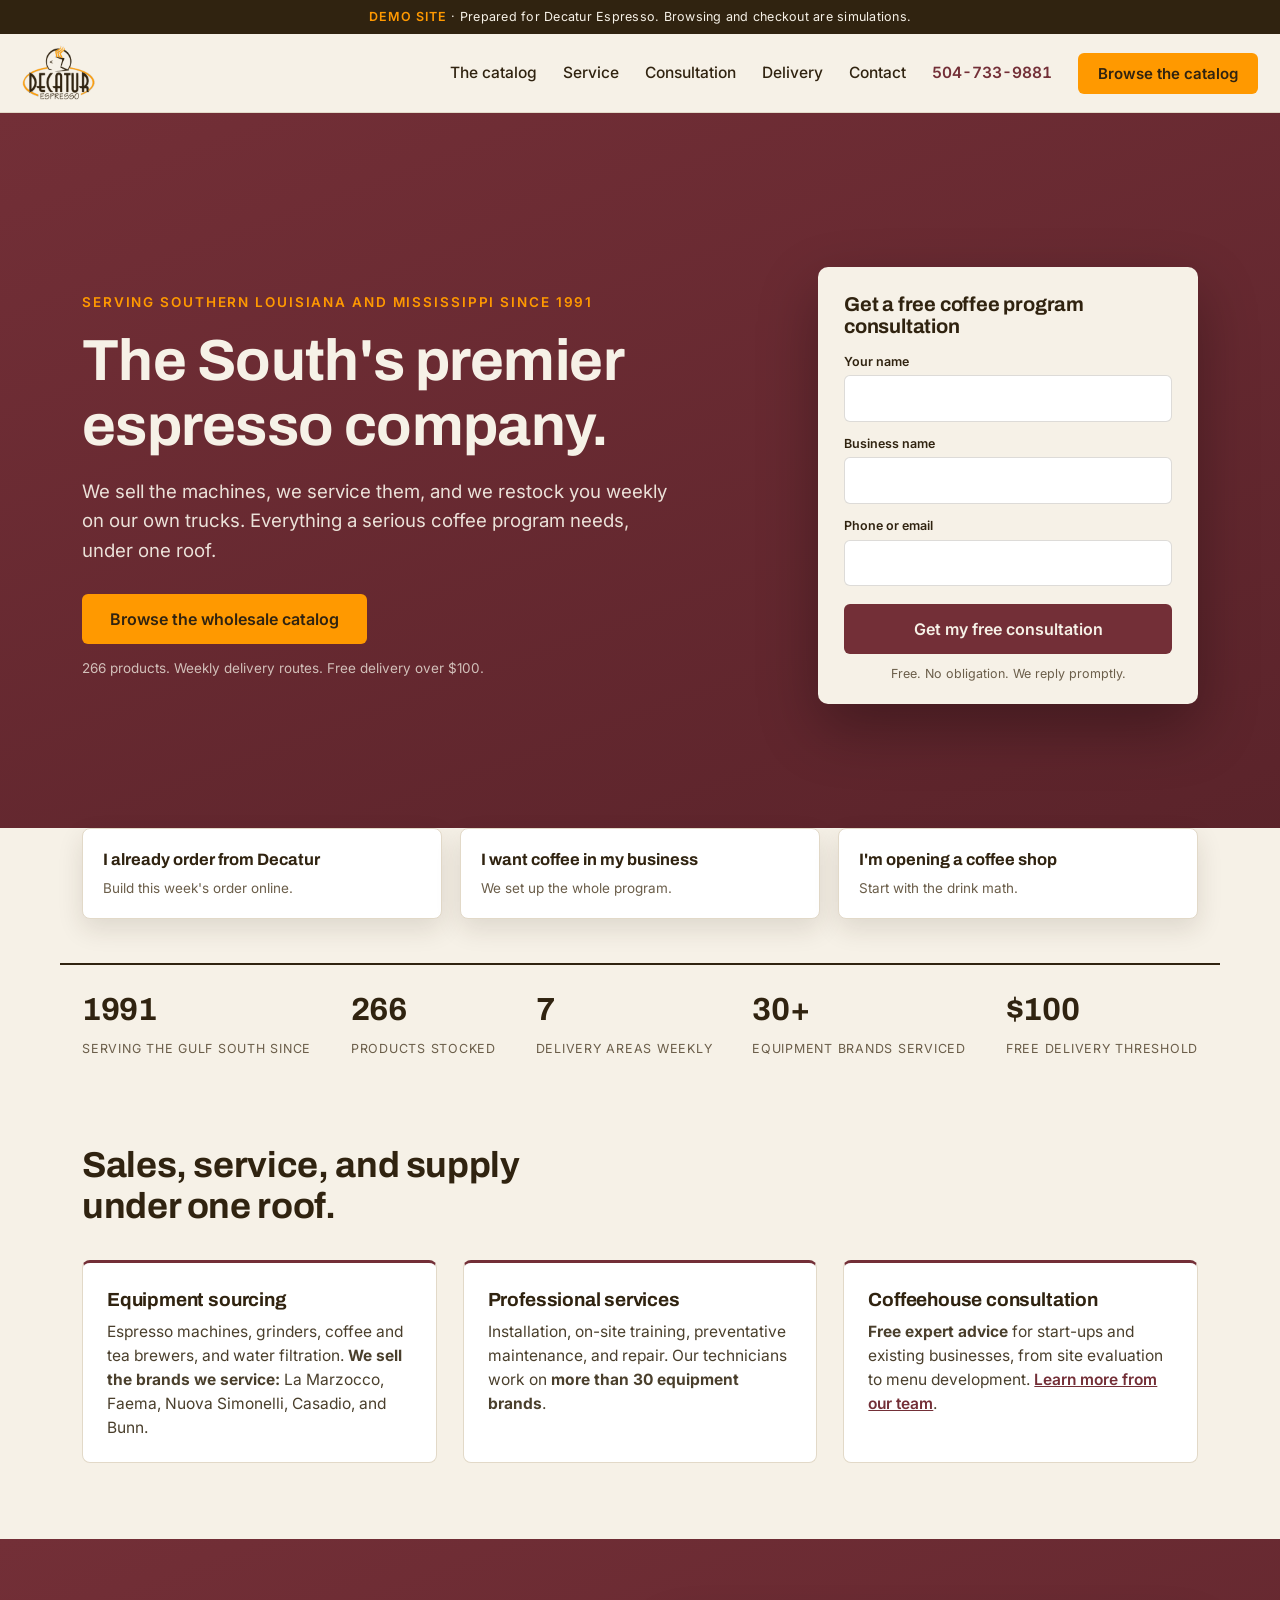
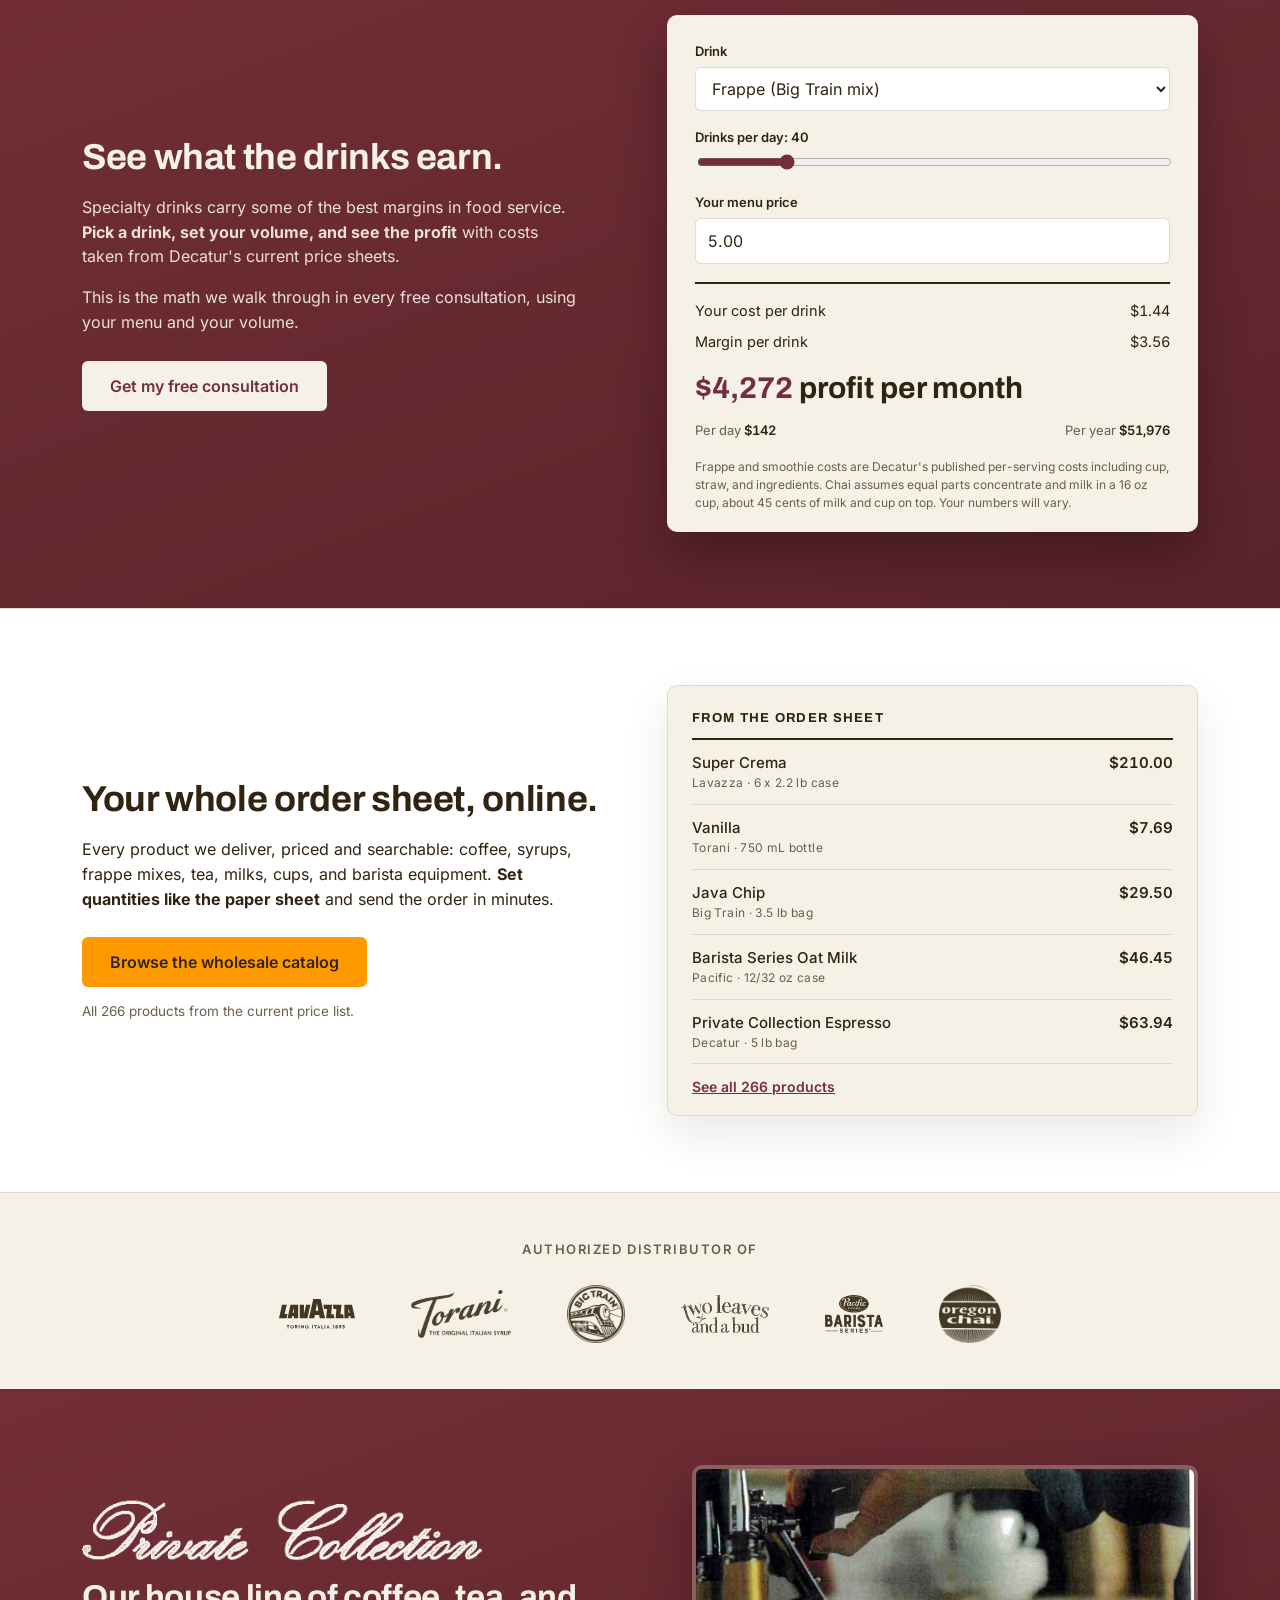
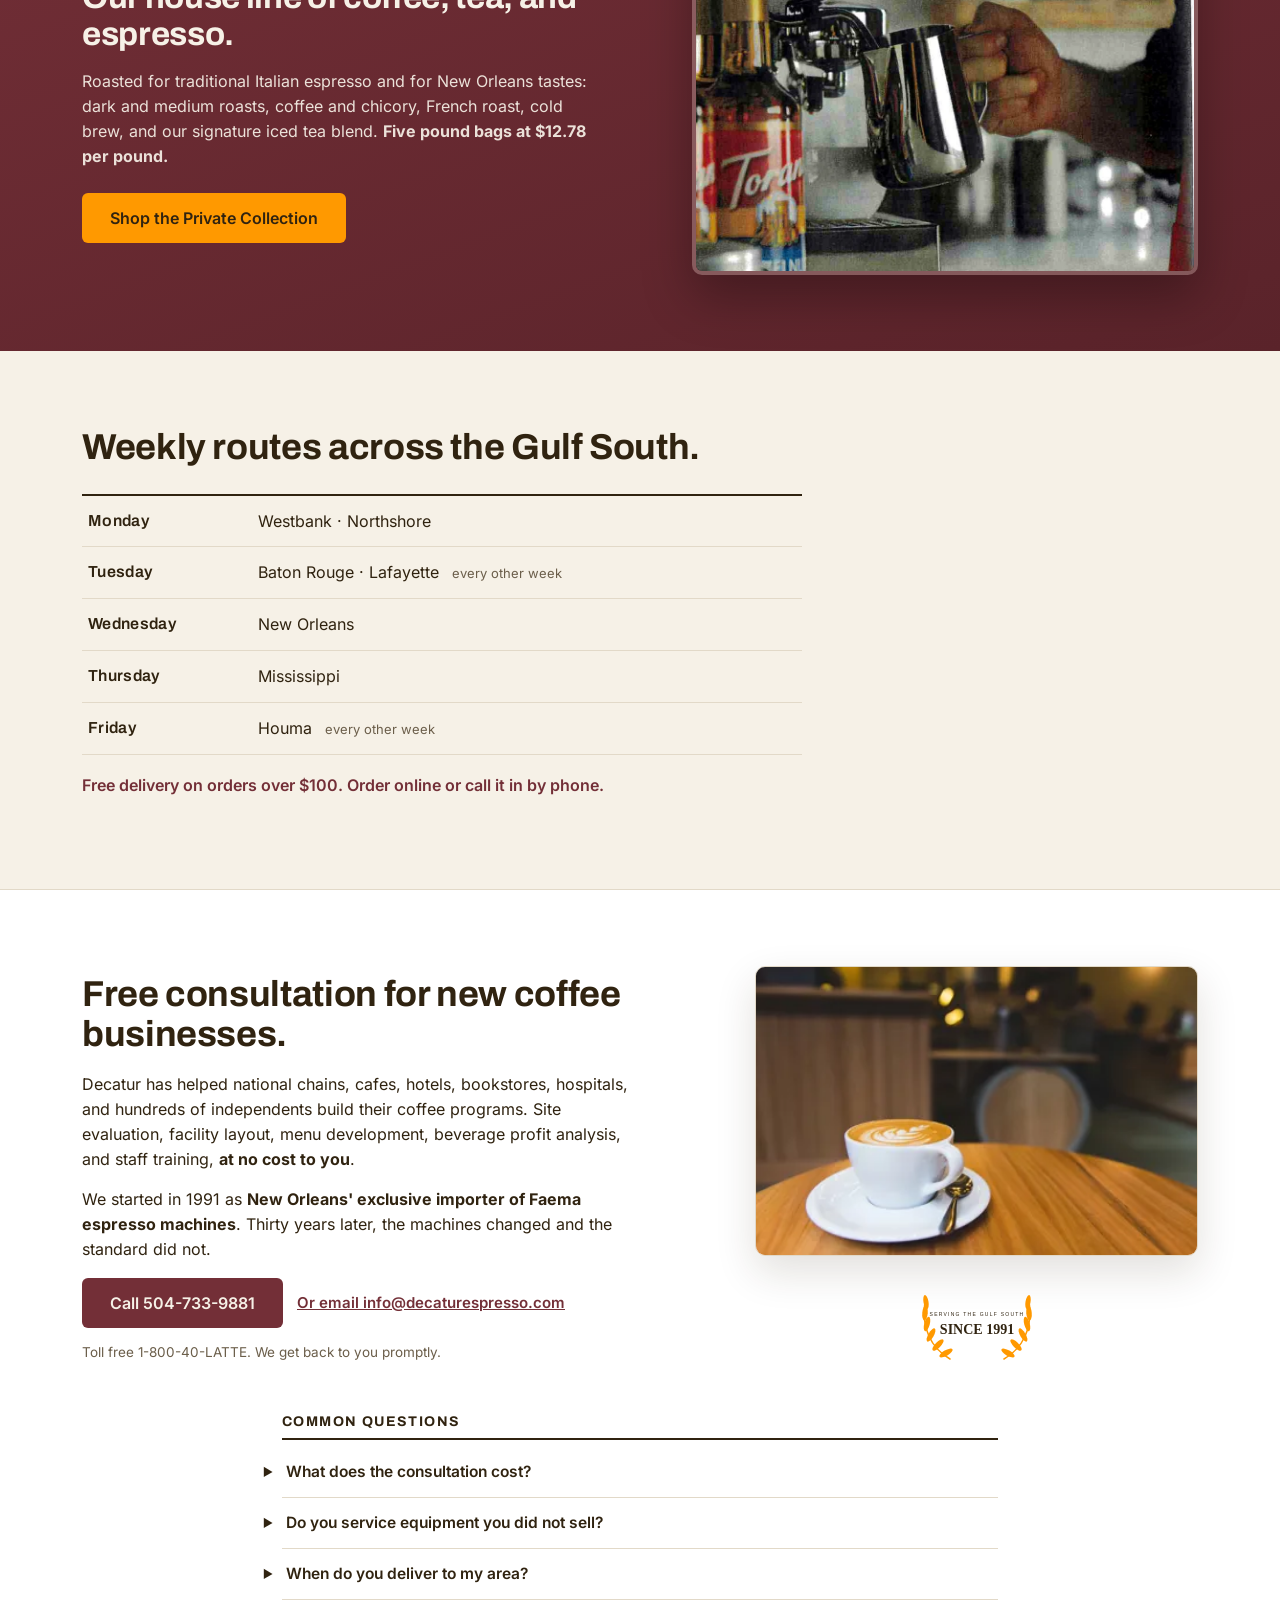
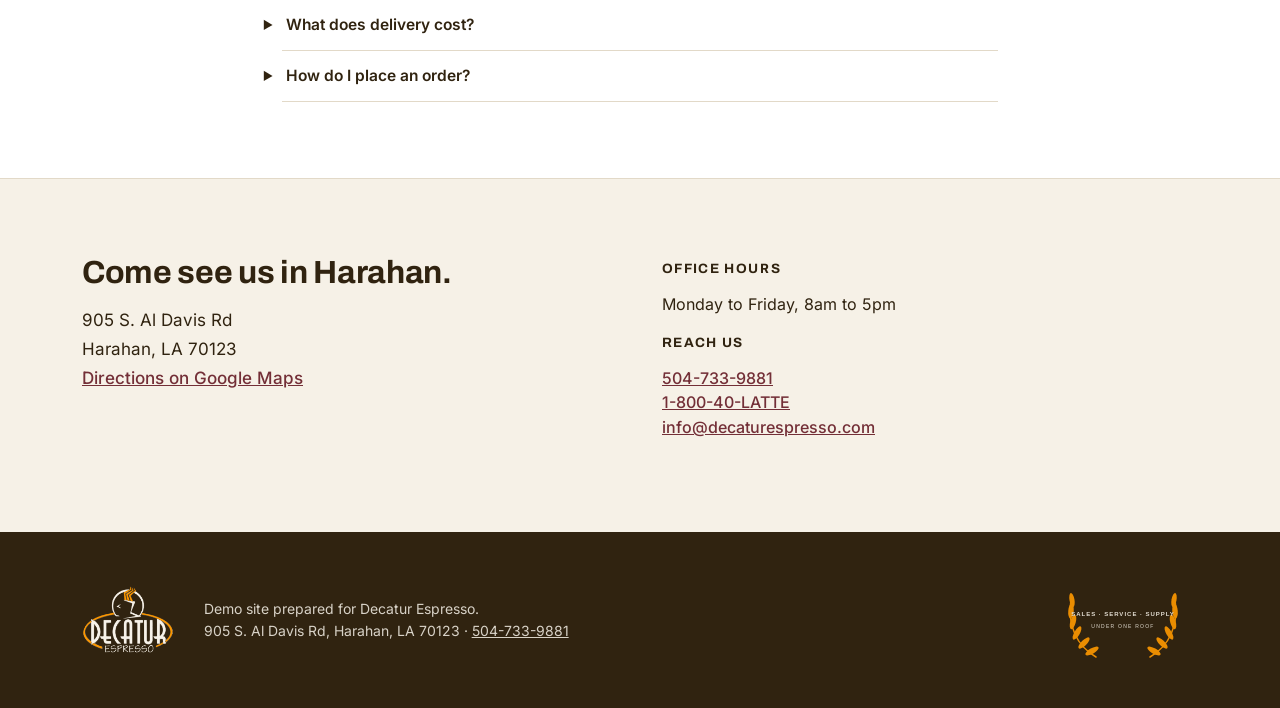
==== index.html @ b25f00e3 "Decatur Espresso demo site: brochure page + wholesale order catalog Two-page static demo pitching De" ====
<!DOCTYPE html>
<html lang="en">
<head>
<meta charset="utf-8">
<meta name="viewport" content="width=device-width, initial-scale=1">
<title>Decatur Espresso | Espresso Sales, Service and Supply, New Orleans (Demo)</title>
<meta name="description" content="Decatur Espresso has supplied and serviced coffee programs across Southern Louisiana and Mississippi since 1991. Machines, beans, syrups, training, and weekly delivery. Demo site.">
<meta name="robots" content="noindex">
<link rel="icon" href="favicon.ico">
<link rel="apple-touch-icon" href="assets/img/apple-touch-icon.png">
<meta property="og:title" content="Decatur Espresso | The South's Premier Espresso Company">
<meta property="og:description" content="Sales, service, and supply for serious coffee programs. Serving Southern Louisiana and Mississippi since 1991.">
<meta property="og:image" content="assets/img/og.png">
<meta property="og:type" content="website">
<link rel="preload" href="assets/fonts/archivo-var.woff2" as="font" type="font/woff2" crossorigin>
<link rel="preload" href="assets/fonts/inter-var.woff2" as="font" type="font/woff2" crossorigin>
<link rel="stylesheet" href="styles.css">
<script type="application/ld+json">
{
  "@context": "https://schema.org",
  "@type": "LocalBusiness",
  "name": "Decatur Espresso",
  "description": "Espresso products and service company for the food service industry. Sales, service, and supply since 1991.",
  "telephone": "+1-504-733-9881",
  "email": "info@decaturespresso.com",
  "address": {
    "@type": "PostalAddress",
    "streetAddress": "905 S. Al Davis Rd",
    "addressLocality": "Harahan",
    "addressRegion": "LA",
    "postalCode": "70123",
    "addressCountry": "US"
  },
  "openingHours": "Mo-Fr 08:00-17:00",
  "url": "https://decaturespresso.com"
}
</script>
</head>
<body>

<div class="demo-ribbon" role="note"><span><strong>Demo site</strong> · Prepared for Decatur Espresso.<span class="ribbon-detail"> Browsing and checkout are simulations.</span></span></div>

<header class="site-nav">
  <a class="brand" href="index.html" aria-label="Decatur Espresso home">
    <img src="assets/logo/decatur-logo.png" alt="Decatur Espresso" width="173" height="133">
  </a>
  <button class="nav-toggle" id="nav-toggle" type="button" aria-expanded="false" aria-controls="nav-links">Menu</button>
  <nav id="nav-links" class="nav-links" aria-label="Site">
    <a href="shop.html">The catalog</a>
    <a href="#services">Service</a>
    <a href="#consultation">Consultation</a>
    <a href="#delivery">Delivery</a>
    <a href="#contact">Contact</a>
    <a class="nav-phone" href="tel:+15047339881">504-733-9881</a>
    <a class="btn btn-gold nav-cta" href="shop.html">Browse the catalog</a>
  </nav>
</header>

<main>

<section class="hero">
  <div class="container hero-grid">
    <div class="hero-copy">
      <p class="eyebrow">Serving Southern Louisiana and Mississippi since 1991</p>
      <h1>The South's premier espresso company.</h1>
      <p class="hero-sub">We sell the machines, we service them, and we restock you weekly on our own trucks. Everything a serious coffee program needs, under one roof.</p>
      <div class="hero-actions">
        <a class="btn btn-gold" href="shop.html">Browse the wholesale catalog</a>
      </div>
      <p class="proof-line">266 products. Weekly delivery routes. Free delivery over $100.</p>
    </div>
    <div class="hero-card">
      <form id="consult-form" novalidate>
        <h2 class="hero-card-title">Get a free coffee program consultation</h2>
        <label for="cf-name">Your name</label>
        <input id="cf-name" name="name" autocomplete="name" placeholder=" " required>
        <label for="cf-biz">Business name</label>
        <input id="cf-biz" name="business" autocomplete="organization" placeholder=" " required>
        <label for="cf-contact">Phone or email</label>
        <input id="cf-contact" name="contact" placeholder=" " required>
        <button class="btn btn-maroon" type="submit">Get my free consultation</button>
        <p class="hero-card-note">Free. No obligation. We reply promptly.</p>
      </form>
      <div id="consult-done" hidden>
        <h2 class="hero-card-title">Demo form</h2>
        <p>Nothing was sent. On the live site this lands straight in Decatur's inbox and you hear back promptly.</p>
        <button class="btn btn-maroon" type="button" id="consult-reset">Start over</button>
      </div>
    </div>
  </div>
</section>

<section class="fork" aria-label="Choose your path">
  <div class="container fork-grid">
    <a class="fork-card" href="shop.html">
      <strong>I already order from Decatur</strong>
      <span>Build this week's order online.</span>
    </a>
    <a class="fork-card" href="#consultation">
      <strong>I want coffee in my business</strong>
      <span>We set up the whole program.</span>
    </a>
    <a class="fork-card" href="#calculator">
      <strong>I'm opening a coffee shop</strong>
      <span>Start with the drink math.</span>
    </a>
  </div>
</section>

<section class="stats" aria-label="Decatur by the numbers">
  <div class="container stats-row">
    <div class="stat"><span class="stat-n">1991</span><span class="stat-l">serving the Gulf South since</span></div>
    <div class="stat"><span class="stat-n" data-count="266">266</span><span class="stat-l">products stocked</span></div>
    <div class="stat"><span class="stat-n" data-count="7">7</span><span class="stat-l">delivery areas weekly</span></div>
    <div class="stat"><span class="stat-n" data-count="30">30+</span><span class="stat-l">equipment brands serviced</span></div>
    <div class="stat"><span class="stat-n">$100</span><span class="stat-l">free delivery threshold</span></div>
  </div>
</section>

<section class="pillars" id="services">
  <div class="container">
    <h2>Sales, service, and supply under one roof.</h2>
    <div class="pillar-grid">
      <article class="pillar">
        <h3>Equipment sourcing</h3>
        <p>Espresso machines, grinders, coffee and tea brewers, and water filtration. <strong>We sell the brands we service:</strong> La Marzocco, Faema, Nuova Simonelli, Casadio, and Bunn.</p>
      </article>
      <article class="pillar">
        <h3>Professional services</h3>
        <p>Installation, on-site training, preventative maintenance, and repair. Our technicians work on <strong>more than 30 equipment brands</strong>.</p>
      </article>
      <article class="pillar">
        <h3>Coffeehouse consultation</h3>
        <p><strong>Free expert advice</strong> for start-ups and existing businesses, from site evaluation to menu development. <a href="#consultation">Learn more from our team</a>.</p>
      </article>
    </div>
  </div>
</section>

<section class="calculator" id="calculator">
  <div class="container calc-grid">
    <div class="calc-copy">
      <h2>See what the drinks earn.</h2>
      <p>Specialty drinks carry some of the best margins in food service. <strong>Pick a drink, set your volume, and see the profit</strong> with costs taken from Decatur's current price sheets.</p>
      <p>This is the math we walk through in every free consultation, using your menu and your volume.</p>
      <a class="btn btn-maroon" href="#consultation">Get my free consultation</a>
    </div>
    <div class="calc-card">
      <div class="calc-field">
        <label for="calc-drink">Drink</label>
        <select id="calc-drink">
          <option value="frappe" selected>Frappe (Big Train mix)</option>
          <option value="smoothie">Real Fruit Smoothie (Torani)</option>
          <option value="chai">Chai latte (Oregon Chai)</option>
        </select>
      </div>
      <div class="calc-field">
        <label for="calc-volume">Drinks per day: <output id="calc-volume-out">40</output></label>
        <input type="range" id="calc-volume" min="5" max="200" step="5" value="40">
      </div>
      <div class="calc-field">
        <label for="calc-price">Your menu price</label>
        <input type="number" id="calc-price" value="5.00" step="0.25" min="0" inputmode="decimal">
      </div>
      <div class="calc-results" aria-live="polite">
        <div class="calc-line"><span>Your cost per drink</span><span id="calc-cost">$1.44</span></div>
        <div class="calc-line"><span>Margin per drink</span><span id="calc-margin">$3.56</span></div>
        <div class="calc-profit"><span id="calc-month">$0</span> profit per month</div>
        <div class="calc-line calc-line-sub"><span>Per day <em id="calc-day">$0</em></span><span>Per year <em id="calc-year">$0</em></span></div>
      </div>
      <p class="calc-foot" id="calc-foot">Frappe and smoothie costs are Decatur's published per-serving costs including cup, straw, and ingredients. Chai assumes equal parts concentrate and milk in a 16 oz cup, about 45 cents of milk and cup on top. Your numbers will vary.</p>
    </div>
  </div>
</section>

<section class="catalog-pitch">
  <div class="container catalog-pitch-grid">
    <div class="catalog-pitch-copy">
      <h2>Your whole order sheet, online.</h2>
      <p>Every product we deliver, priced and searchable: coffee, syrups, frappe mixes, tea, milks, cups, and barista equipment. <strong>Set quantities like the paper sheet</strong> and send the order in minutes.</p>
      <a class="btn btn-gold" href="shop.html">Browse the wholesale catalog</a>
      <p class="proof-line">All 266 products from the current price list.</p>
    </div>
    <div class="sample-sheet" aria-label="Sample of the wholesale catalog">
      <div class="sample-head">From the order sheet</div>
      <div class="sample-row"><span>Super Crema <em>Lavazza · 6 x 2.2 lb case</em></span><span>$210.00</span></div>
      <div class="sample-row"><span>Vanilla <em>Torani · 750 mL bottle</em></span><span>$7.69</span></div>
      <div class="sample-row"><span>Java Chip <em>Big Train · 3.5 lb bag</em></span><span>$29.50</span></div>
      <div class="sample-row"><span>Barista Series Oat Milk <em>Pacific · 12/32 oz case</em></span><span>$46.45</span></div>
      <div class="sample-row"><span>Private Collection Espresso <em>Decatur · 5 lb bag</em></span><span>$63.94</span></div>
      <a class="sample-more" href="shop.html">See all 266 products</a>
    </div>
  </div>
</section>

<section class="brands">
  <div class="container">
    <p class="brands-label">Authorized distributor of</p>
    <div class="brand-row">
      <img src="assets/img/brands/lavazza.svg" alt="Lavazza" class="brand-logo">
      <img src="assets/img/brands/torani.png" alt="Torani" class="brand-logo">
      <img src="assets/img/brands/big-train.png" alt="Big Train" class="brand-logo">
      <img src="assets/img/brands/two-leaves.png" alt="Two Leaves and a Bud" class="brand-logo">
      <img src="assets/img/brands/pacific.png" alt="Pacific Foods Barista Series" class="brand-logo">
      <img src="assets/img/brands/oregon-chai.png" alt="Oregon Chai" class="brand-logo">
    </div>
  </div>
</section>

<section class="private-collection">
  <div class="container pc-grid">
    <div>
      <img class="pc-script" src="assets/img/private-collection-script.png" alt="Private Collection" width="470" height="74">
      <h2 class="pc-title">Our house line of coffee, tea, and espresso.</h2>
      <p>Roasted for traditional Italian espresso and for New Orleans tastes: dark and medium roasts, coffee and chicory, French roast, cold brew, and our signature iced tea blend. <strong>Five pound bags at $12.78 per pound.</strong></p>
      <a class="btn btn-gold" href="shop.html?group=coffee">Shop the Private Collection</a>
    </div>
    <figure class="pc-photo">
      <img src="assets/img/steam.webp" alt="Steaming milk on an espresso machine beside a rack of Torani syrups" width="1040" height="840" loading="lazy">
    </figure>
  </div>
</section>

<section class="routes" id="delivery">
  <div class="container">
    <h2>Weekly routes across the Gulf South.</h2>
    <div class="route-table" role="table" aria-label="Delivery schedule">
      <div class="route-row" role="row"><span role="cell">Monday</span><span role="cell">Westbank · Northshore</span></div>
      <div class="route-row" role="row"><span role="cell">Tuesday</span><span role="cell">Baton Rouge · Lafayette <em>every other week</em></span></div>
      <div class="route-row" role="row"><span role="cell">Wednesday</span><span role="cell">New Orleans</span></div>
      <div class="route-row" role="row"><span role="cell">Thursday</span><span role="cell">Mississippi</span></div>
      <div class="route-row" role="row"><span role="cell">Friday</span><span role="cell">Houma <em>every other week</em></span></div>
    </div>
    <p class="routes-note">Free delivery on orders over $100. Order online or call it in by phone.</p>
  </div>
</section>

<section class="consultation" id="consultation">
  <div class="container consult-grid">
    <div>
      <h2>Free consultation for new coffee businesses.</h2>
      <p>Decatur has helped national chains, cafes, hotels, bookstores, hospitals, and hundreds of independents build their coffee programs. Site evaluation, facility layout, menu development, beverage profit analysis, and staff training, <strong>at no cost to you</strong>.</p>
      <p>We started in 1991 as <strong>New Orleans' exclusive importer of Faema espresso machines</strong>. Thirty years later, the machines changed and the standard did not.</p>
      <div class="hero-actions">
        <a class="btn btn-maroon" href="tel:+15047339881">Call 504-733-9881</a>
        <a class="text-link" href="mailto:info@decaturespresso.com">Or email info@decaturespresso.com</a>
      </div>
      <p class="proof-line">Toll free 1-800-40-LATTE. We get back to you promptly.</p>
    </div>
    <figure class="consult-photo">
      <img src="assets/img/latte.webp" alt="Finished latte with latte art on a cafe counter" width="380" height="248" loading="lazy">
      <img class="laurel" src="assets/img/laurel-1991.svg" alt="Serving the Gulf South since 1991" width="150" height="96">
    </figure>
  </div>
  <div class="container faq">
    <h3>Common questions</h3>
    <details>
      <summary>What does the consultation cost?</summary>
      <p>Nothing. Consultation is free for start-ups and existing businesses, and it always has been.</p>
    </details>
    <details>
      <summary>Do you service equipment you did not sell?</summary>
      <p>Our technicians work on more than 30 equipment brands, including La Marzocco, Gaggia, Nuova Simonelli, Astoria, and Bunn. Call 504-733-9881 and tell us what is on your counter.</p>
    </details>
    <details>
      <summary>When do you deliver to my area?</summary>
      <p>Westbank and Northshore on Mondays, New Orleans on Wednesdays, Mississippi on Thursdays. Baton Rouge and Lafayette run every other Tuesday, and Houma every other Friday.</p>
    </details>
    <details>
      <summary>What does delivery cost?</summary>
      <p>Delivery is free on orders over $100.</p>
    </details>
    <details>
      <summary>How do I place an order?</summary>
      <p>Build it online in <a href="shop.html">the catalog</a>, or call it in: 504-733-9881, toll free 1-800-40-LATTE. Office hours are Monday to Friday, 8am to 5pm.</p>
    </details>
  </div>
</section>

<section class="contact" id="contact">
  <div class="container contact-grid">
    <div>
      <h2>Come see us in Harahan.</h2>
      <address>
        905 S. Al Davis Rd<br>
        Harahan, LA 70123<br>
        <a href="https://maps.google.com/?q=905+S+Al+Davis+Rd,+Harahan,+LA+70123">Directions on Google Maps</a>
      </address>
    </div>
    <div>
      <h3>Office hours</h3>
      <p>Monday to Friday, 8am to 5pm</p>
      <h3>Reach us</h3>
      <p>
        <a href="tel:+15047339881">504-733-9881</a><br>
        <a href="tel:+18004052883">1-800-40-LATTE</a><br>
        <a href="mailto:info@decaturespresso.com">info@decaturespresso.com</a>
      </p>
    </div>
  </div>
</section>

</main>

<footer class="site-footer">
  <div class="container footer-grid">
    <img src="assets/logo/decatur-logo-cream.png" alt="Decatur Espresso" class="footer-logo" width="138" height="106">
    <p>Demo site prepared for Decatur Espresso.<br>905 S. Al Davis Rd, Harahan, LA 70123 · <a href="tel:+15047339881">504-733-9881</a></p>
    <img class="laurel laurel-footer" src="assets/img/laurel-sss.svg" alt="Sales, service, and supply under one roof" width="150" height="96">
  </div>
</footer>

<script src="script.js"></script>
</body>
</html>
---- styles.css ----
/* Decatur Espresso demo site
   Palette from Decatur's own assets:
   ink + gold sampled from their logo file; maroon from their tradeshow
   banners (confirm exact print value with Decatur before production). */

@font-face {
  font-family: 'Archivo';
  src: url('assets/fonts/archivo-var.woff2') format('woff2');
  font-weight: 600 700;
  font-display: swap;
}
@font-face {
  font-family: 'Inter';
  src: url('assets/fonts/inter-var.woff2') format('woff2');
  font-weight: 100 900;
  font-display: swap;
}

:root {
  --maroon: #732F37;
  --maroon-deep: #5A232A;
  --ink: #302310;
  --gold: #FF9900;
  --cream: #F6F1E7;
  --paper: #FFFFFF;
  --line: #E2D9C8;
  --line-dark: rgba(48, 35, 16, 0.16);
  --muted: #6B5E4A;
  --display: 'Archivo', 'Segoe UI', Arial, sans-serif;
  --body: 'Inter', 'Segoe UI', Arial, sans-serif;
  --ribbon-h: 34px;
}

* { box-sizing: border-box; }
[hidden] { display: none !important; }
html { scroll-behavior: smooth; }
body {
  margin: 0;
  font-family: var(--body);
  font-size: 16px;
  line-height: 1.55;
  color: var(--ink);
  background: var(--cream);
  -webkit-font-smoothing: antialiased;
}
img { max-width: 100%; height: auto; display: block; }
a { color: inherit; }

h1, h2, h3 {
  font-family: var(--display);
  font-weight: 700;
  line-height: 1.12;
  margin: 0 0 0.5em;
  letter-spacing: -0.01em;
}

:focus-visible {
  outline: 3px solid var(--gold);
  outline-offset: 2px;
}

/* Demo ribbon: always visible, both pages */
.demo-ribbon {
  position: sticky;
  top: 0;
  z-index: 60;
  height: var(--ribbon-h);
  display: flex;
  align-items: center;
  justify-content: center;
  gap: 8px;
  padding: 0 12px;
  background: var(--ink);
  color: var(--cream);
  font-size: 12.5px;
  letter-spacing: 0.02em;
  text-align: center;
}
.demo-ribbon strong {
  color: var(--gold);
  font-weight: 600;
  letter-spacing: 0.08em;
  text-transform: uppercase;
}
@media (max-width: 620px) {
  .demo-ribbon { font-size: 11.5px; }
  .demo-ribbon .ribbon-detail { display: none; }
}

/* Buttons */
.btn {
  display: inline-flex;
  align-items: center;
  justify-content: center;
  gap: 8px;
  font-family: var(--body);
  font-weight: 600;
  font-size: 16px;
  line-height: 1;
  padding: 15px 26px;
  border-radius: 6px;
  border: 2px solid transparent;
  cursor: pointer;
  text-decoration: none;
  transition: transform 0.12s ease, box-shadow 0.12s ease, background 0.12s ease;
}
.btn-gold {
  background: var(--gold);
  color: var(--ink);
}
.btn-gold:hover { box-shadow: 0 4px 14px rgba(48, 35, 16, 0.22); transform: translateY(-1px); }
.btn-ghost {
  background: transparent;
  color: inherit;
  border-color: currentColor;
}
.btn-ghost:hover { background: rgba(255, 255, 255, 0.08); }
.btn-maroon {
  background: var(--maroon);
  color: var(--cream);
}
.btn-maroon:hover { background: var(--maroon-deep); box-shadow: 0 4px 14px rgba(48, 35, 16, 0.22); transform: translateY(-1px); }
.text-link {
  font-size: 15px;
  font-weight: 600;
  color: var(--maroon);
  text-decoration: underline;
  align-self: center;
}

.container {
  max-width: 1160px;
  margin: 0 auto;
  padding: 0 22px;
}

@media (prefers-reduced-motion: reduce) {
  html { scroll-behavior: auto; }
  *, *::before, *::after { transition: none !important; animation: none !important; }
}
html.flat *, html.flat *::before, html.flat *::after { transition: none !important; animation: none !important; }

/* ---------- Marketing page ---------- */

.site-nav {
  position: sticky;
  top: var(--ribbon-h);
  z-index: 50;
  display: flex;
  align-items: center;
  gap: 20px;
  padding: 10px 22px;
  background: var(--cream);
  border-bottom: 1px solid var(--line);
}
.site-nav .brand img { height: 58px; width: auto; }
.nav-toggle { display: none; }
.nav-links {
  margin-left: auto;
  display: flex;
  align-items: center;
  gap: 26px;
  font-size: 15.5px;
  font-weight: 500;
}
.nav-links a { text-decoration: none; }
.nav-links a:not(.nav-cta):hover { color: var(--maroon); text-decoration: underline; }
.nav-cta { padding: 11px 18px; font-size: 15px; }
.nav-phone { font-variant-numeric: tabular-nums; font-weight: 600; color: var(--maroon); }

.eyebrow {
  font-size: 13.5px;
  font-weight: 600;
  letter-spacing: 0.14em;
  text-transform: uppercase;
  color: var(--gold);
  margin: 0 0 16px;
}
.proof-line {
  font-size: 13.5px;
  color: var(--muted);
  margin: 14px 0 0;
}

/* Hero: maroon band, brand-forward like their tradeshow banners */
.hero {
  background: linear-gradient(160deg, var(--maroon) 0%, var(--maroon-deep) 100%);
  color: var(--cream);
}
.hero .proof-line { color: rgba(246, 241, 231, 0.75); }
.hero-grid {
  display: grid;
  grid-template-columns: minmax(0, 1.25fr) minmax(0, 1fr);
  align-items: center;
  gap: 40px;
  padding-top: 78px;
  padding-bottom: 78px;
}
.hero h1 {
  font-size: clamp(38px, 5.2vw, 58px);
  margin: 0 0 18px;
}
.hero-sub {
  font-size: 18.5px;
  line-height: 1.6;
  max-width: 54ch;
  margin: 0 0 28px;
  color: rgba(246, 241, 231, 0.92);
}
.hero-actions { display: flex; flex-wrap: wrap; gap: 14px; }

/* Hero consultation card (the form IS the hero visual) */
.hero-card {
  justify-self: end;
  width: min(100%, 380px);
  background: var(--cream);
  color: var(--ink);
  border-radius: 10px;
  padding: 26px 26px 20px;
  box-shadow: 0 24px 60px rgba(0, 0, 0, 0.3);
}
.hero-card-title {
  font-size: 20px;
  margin: 0 0 14px;
}
.hero-card label {
  display: block;
  font-size: 12.5px;
  font-weight: 600;
  margin: 12px 0 4px;
}
.hero-card input {
  width: 100%;
  font: inherit;
  padding: 10px 12px;
  border: 1px solid var(--line-dark);
  border-radius: 6px;
  background: var(--paper);
  color: var(--ink);
  transition: border-color 0.12s ease, box-shadow 0.12s ease;
}
.hero-card input:hover { border-color: var(--maroon); }
.hero-card input:not(:placeholder-shown):valid { border-color: #2E7A3C; }
.hero-card .btn { width: 100%; margin-top: 18px; }
.hero-card-note {
  margin: 10px 0 0;
  font-size: 12.5px;
  color: var(--muted);
  text-align: center;
}

/* Fork: three doors */
.fork { padding: 0; background: var(--cream); }
.fork-grid {
  display: grid;
  grid-template-columns: repeat(3, 1fr);
  gap: 18px;
  margin-top: -30px;
  position: relative;
  z-index: 5;
}
.fork-card {
  display: block;
  background: var(--paper);
  border: 1px solid var(--line);
  border-radius: 8px;
  padding: 18px 20px;
  text-decoration: none;
  box-shadow: 0 10px 26px rgba(48, 35, 16, 0.12);
  transition: transform 0.12s ease, box-shadow 0.12s ease;
}
.fork-card:hover { transform: translateY(-2px); box-shadow: 0 14px 32px rgba(48, 35, 16, 0.18); }
.fork-card strong { display: block; font-family: var(--display); font-size: 16.5px; margin-bottom: 3px; }
.fork-card span { font-size: 13.5px; color: var(--muted); }

/* Stats band */
.stats { padding: 44px 0 10px; }
.stats-row {
  display: flex;
  flex-wrap: wrap;
  justify-content: space-between;
  gap: 22px 30px;
  border-top: 2px solid var(--ink);
  padding-top: 20px;
}
.stat { min-width: 120px; }
.stat-n {
  display: block;
  font-family: var(--display);
  font-weight: 700;
  font-size: 32px;
  font-variant-numeric: tabular-nums;
  letter-spacing: -0.01em;
}
.stat-l {
  font-size: 12.5px;
  letter-spacing: 0.06em;
  text-transform: uppercase;
  color: var(--muted);
}

/* Calculator */
.calculator { background: linear-gradient(160deg, var(--maroon) 0%, var(--maroon-deep) 100%); color: var(--cream); }
.calc-grid {
  display: grid;
  grid-template-columns: minmax(0, 1fr) minmax(0, 1fr);
  gap: 54px;
  align-items: center;
}
.calculator h2 { font-size: clamp(27px, 3.4vw, 36px); }
.calc-copy p { color: rgba(246, 241, 231, 0.92); max-width: 50ch; }
.calc-copy .btn { margin-top: 10px; background: var(--cream); color: var(--maroon); }
.calc-copy .btn:hover { background: var(--paper); }
.calc-card {
  background: var(--cream);
  color: var(--ink);
  border-radius: 10px;
  padding: 26px 28px 20px;
  box-shadow: 0 22px 50px rgba(0, 0, 0, 0.3);
}
.calc-field { margin-bottom: 16px; }
.calc-field label {
  display: block;
  font-size: 13px;
  font-weight: 600;
  margin-bottom: 5px;
}
.calc-field select, .calc-field input[type="number"] {
  width: 100%;
  font: inherit;
  padding: 10px 12px;
  border: 1px solid var(--line-dark);
  border-radius: 6px;
  background: var(--paper);
  color: var(--ink);
}
.calc-field input[type="range"] {
  width: 100%;
  accent-color: var(--maroon);
}
.calc-results {
  border-top: 2px solid var(--ink);
  margin-top: 18px;
  padding-top: 12px;
}
.calc-line {
  display: flex;
  justify-content: space-between;
  font-size: 14.5px;
  padding: 4px 0;
  font-variant-numeric: tabular-nums;
}
.calc-line-sub { color: var(--muted); font-size: 13px; }
.calc-line-sub em { font-style: normal; font-weight: 600; color: var(--ink); }
.calc-profit {
  font-family: var(--display);
  font-weight: 700;
  font-size: 30px;
  padding: 8px 0 4px;
  font-variant-numeric: tabular-nums;
}
.calc-profit span { color: var(--maroon); }
.calc-foot {
  margin: 14px 0 0;
  font-size: 12px;
  color: var(--muted);
  line-height: 1.5;
}

/* FAQ */
.faq { max-width: 760px; margin-top: 44px; }
.faq h3 {
  font-size: 14px;
  letter-spacing: 0.1em;
  text-transform: uppercase;
  border-bottom: 2px solid var(--ink);
  padding-bottom: 8px;
}
.faq details { border-bottom: 1px solid var(--line); }
.faq summary {
  cursor: pointer;
  font-weight: 600;
  font-size: 15.5px;
  padding: 13px 4px;
  list-style-position: outside;
}
.faq summary:hover { color: var(--maroon); }
.faq details p { margin: 2px 4px 14px; font-size: 15px; color: #4A3F2C; }
.faq a { color: var(--maroon); font-weight: 600; }

/* Laurels */
.laurel { width: 150px; height: auto; margin: 18px auto 0; display: block; }
.laurel-footer { margin: 0 0 0 auto; opacity: 0.9; }

section { padding: 76px 0; }

/* Pillars */
.pillars h2 { font-size: clamp(27px, 3.4vw, 36px); max-width: 24ch; }
.pillar-grid {
  display: grid;
  grid-template-columns: repeat(3, 1fr);
  gap: 26px;
  margin-top: 34px;
}
.pillar {
  background: var(--paper);
  border: 1px solid var(--line);
  border-top: 3px solid var(--maroon);
  border-radius: 8px;
  padding: 26px 24px 22px;
}
.pillar h3 { font-size: 19px; margin-bottom: 10px; }
.pillar p { margin: 0; font-size: 15.5px; color: #4A3F2C; }
.pillar a { color: var(--maroon); font-weight: 600; }

/* Catalog pitch with sample order sheet */
.catalog-pitch { background: var(--paper); border-top: 1px solid var(--line); border-bottom: 1px solid var(--line); }
.catalog-pitch-grid {
  display: grid;
  grid-template-columns: minmax(0, 1fr) minmax(0, 1fr);
  gap: 54px;
  align-items: center;
}
.catalog-pitch h2 { font-size: clamp(27px, 3.4vw, 36px); }
.catalog-pitch-copy p { max-width: 50ch; }
.catalog-pitch-copy .btn { margin-top: 10px; }
.sample-sheet {
  background: var(--cream);
  border: 1px solid var(--line);
  border-radius: 10px;
  padding: 22px 24px 16px;
  box-shadow: 0 18px 44px rgba(48, 35, 16, 0.10);
  transform: rotate(-1.2deg);
}
.sample-head {
  font-family: var(--display);
  font-weight: 700;
  font-size: 13px;
  letter-spacing: 0.1em;
  text-transform: uppercase;
  padding-bottom: 10px;
  border-bottom: 2px solid var(--ink);
}
.sample-row {
  display: flex;
  justify-content: space-between;
  align-items: baseline;
  gap: 18px;
  padding: 11px 0;
  border-bottom: 1px solid var(--line);
  font-size: 15px;
  font-weight: 500;
}
.sample-row em {
  display: block;
  font-style: normal;
  font-size: 12px;
  font-weight: 400;
  color: var(--muted);
  letter-spacing: 0.03em;
}
.sample-row span:last-child { font-variant-numeric: tabular-nums; font-weight: 600; }
.sample-more {
  display: inline-block;
  margin-top: 12px;
  font-size: 14px;
  font-weight: 600;
  color: var(--maroon);
}

/* Brand strip */
.brands { padding: 46px 0; }
.brands-label {
  text-align: center;
  font-size: 13px;
  font-weight: 600;
  letter-spacing: 0.12em;
  text-transform: uppercase;
  color: var(--muted);
  margin: 0 0 26px;
}
.brand-row {
  display: flex;
  flex-wrap: wrap;
  align-items: center;
  justify-content: center;
  gap: 44px 56px;
}
.brand-logo { height: 38px; width: auto; opacity: 0.9; }
.brand-logo[alt="Lavazza"] { height: 30px; }
.brand-logo[alt="Torani"] { height: 48px; }
.brand-logo[alt="Big Train"], .brand-logo[alt="Oregon Chai"] { height: 58px; }

/* Private Collection band */
.private-collection {
  background: linear-gradient(160deg, var(--maroon) 0%, var(--maroon-deep) 100%);
  color: var(--cream);
}
.pc-grid {
  display: grid;
  grid-template-columns: minmax(0, 1.1fr) minmax(0, 1fr);
  gap: 54px;
  align-items: center;
}
.pc-script { width: min(100%, 400px); height: auto; margin-bottom: 18px; }
.pc-title { font-size: clamp(25px, 3vw, 33px); }
.private-collection p { color: rgba(246, 241, 231, 0.92); max-width: 52ch; }
.private-collection .btn-gold { margin-top: 8px; }
.pc-photo { margin: 0; }
.pc-photo img {
  border-radius: 10px;
  border: 4px solid rgba(246, 241, 231, 0.25);
  box-shadow: 0 22px 50px rgba(0, 0, 0, 0.3);
}

/* Routes */
.routes h2 { font-size: clamp(27px, 3.4vw, 36px); }
.route-table {
  margin-top: 26px;
  border-top: 2px solid var(--ink);
  max-width: 720px;
}
.route-row {
  display: grid;
  grid-template-columns: 150px 1fr;
  gap: 20px;
  padding: 13px 6px;
  border-bottom: 1px solid var(--line);
  font-size: 16px;
}
.route-row span:first-child {
  font-family: var(--display);
  font-weight: 600;
  letter-spacing: 0.02em;
}
.route-row em { font-style: normal; font-size: 13px; color: var(--muted); margin-left: 8px; }
.routes-note { margin-top: 18px; font-weight: 600; color: var(--maroon); }

/* Consultation */
.consultation { background: var(--paper); border-top: 1px solid var(--line); border-bottom: 1px solid var(--line); }
.consult-grid {
  display: grid;
  grid-template-columns: minmax(0, 1.4fr) minmax(0, 1fr);
  gap: 54px;
  align-items: center;
}
.consultation h2 { font-size: clamp(27px, 3.4vw, 36px); }
.consultation p { max-width: 56ch; }
.consult-photo { margin: 0; }
.consult-photo img:not(.laurel) {
  width: 100%;
  border-radius: 10px;
  border: 1px solid var(--line);
  box-shadow: 0 16px 40px rgba(48, 35, 16, 0.14);
}

/* Contact */
.contact-grid {
  display: grid;
  grid-template-columns: 1fr 1fr;
  gap: 44px;
}
.contact h2 { font-size: clamp(25px, 3vw, 32px); }
.contact h3 {
  font-size: 13.5px;
  letter-spacing: 0.1em;
  text-transform: uppercase;
  margin: 18px 0 4px;
}
.contact h3:first-child { margin-top: 6px; }
.contact address { font-style: normal; font-size: 17px; line-height: 1.7; }
.contact a { color: var(--maroon); font-weight: 500; }

/* Footer */
.site-footer {
  background: var(--ink);
  color: rgba(246, 241, 231, 0.85);
  padding: 40px 0;
  font-size: 14px;
}
.footer-grid { display: flex; align-items: center; gap: 28px; flex-wrap: wrap; }
.footer-logo { height: 72px; width: auto; }

/* Reveal (subtle, motion is felt not noticed) */
.reveal { opacity: 0; transform: translateY(14px); transition: opacity 0.5s ease, transform 0.5s ease; }
.reveal.is-in { opacity: 1; transform: none; }
@media (prefers-reduced-motion: reduce) { .reveal { opacity: 1; transform: none; } }
html.flat .reveal { opacity: 1; transform: none; }

@media (max-width: 900px) {
  .hero-grid, .catalog-pitch-grid, .pc-grid, .consult-grid, .contact-grid, .calc-grid {
    grid-template-columns: 1fr;
    gap: 36px;
  }
  .hero-grid { padding-top: 54px; padding-bottom: 54px; }
  .hero-card { justify-self: stretch; width: 100%; }
  .fork-grid { grid-template-columns: 1fr; margin-top: 24px; }
  .stats-row { justify-content: flex-start; }
  .stat-n { font-size: 26px; }
  .pillar-grid { grid-template-columns: 1fr; }
  .laurel-footer { margin: 0 auto; }
  section { padding: 56px 0; }

  .nav-toggle {
    display: block;
    margin-left: auto;
    font: inherit;
    font-weight: 600;
    padding: 10px 16px;
    border: 2px solid var(--ink);
    border-radius: 6px;
    background: var(--paper);
    color: var(--ink);
    cursor: pointer;
  }
  .nav-links {
    display: none;
    position: absolute;
    top: 100%;
    left: 0;
    right: 0;
    flex-direction: column;
    align-items: stretch;
    gap: 0;
    background: var(--cream);
    border-bottom: 1px solid var(--line);
    padding: 8px 22px 18px;
  }
  .nav-links.is-open { display: flex; }
  .nav-links a { padding: 12px 0; border-bottom: 1px solid var(--line); }
  .nav-links a.nav-cta { margin-top: 14px; border-bottom: 0; text-align: center; }
  .route-row { grid-template-columns: 110px 1fr; }
}
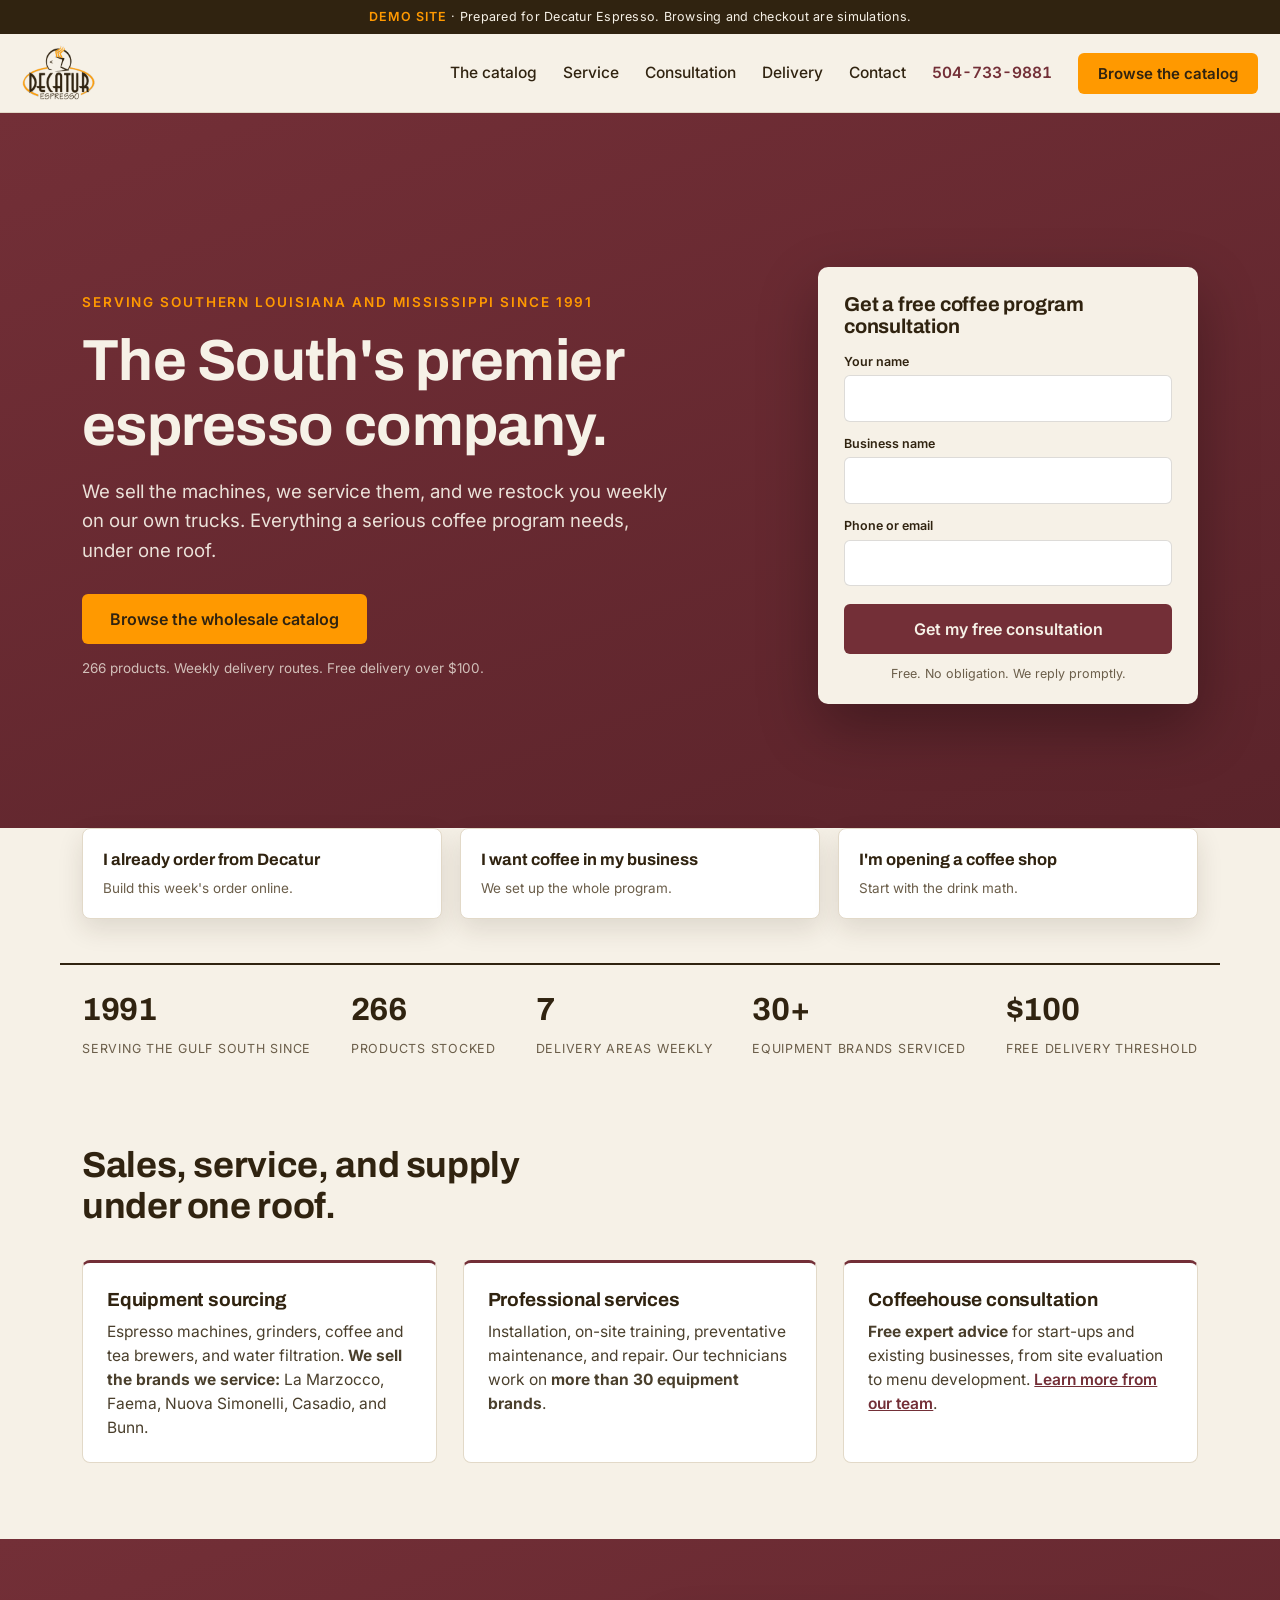
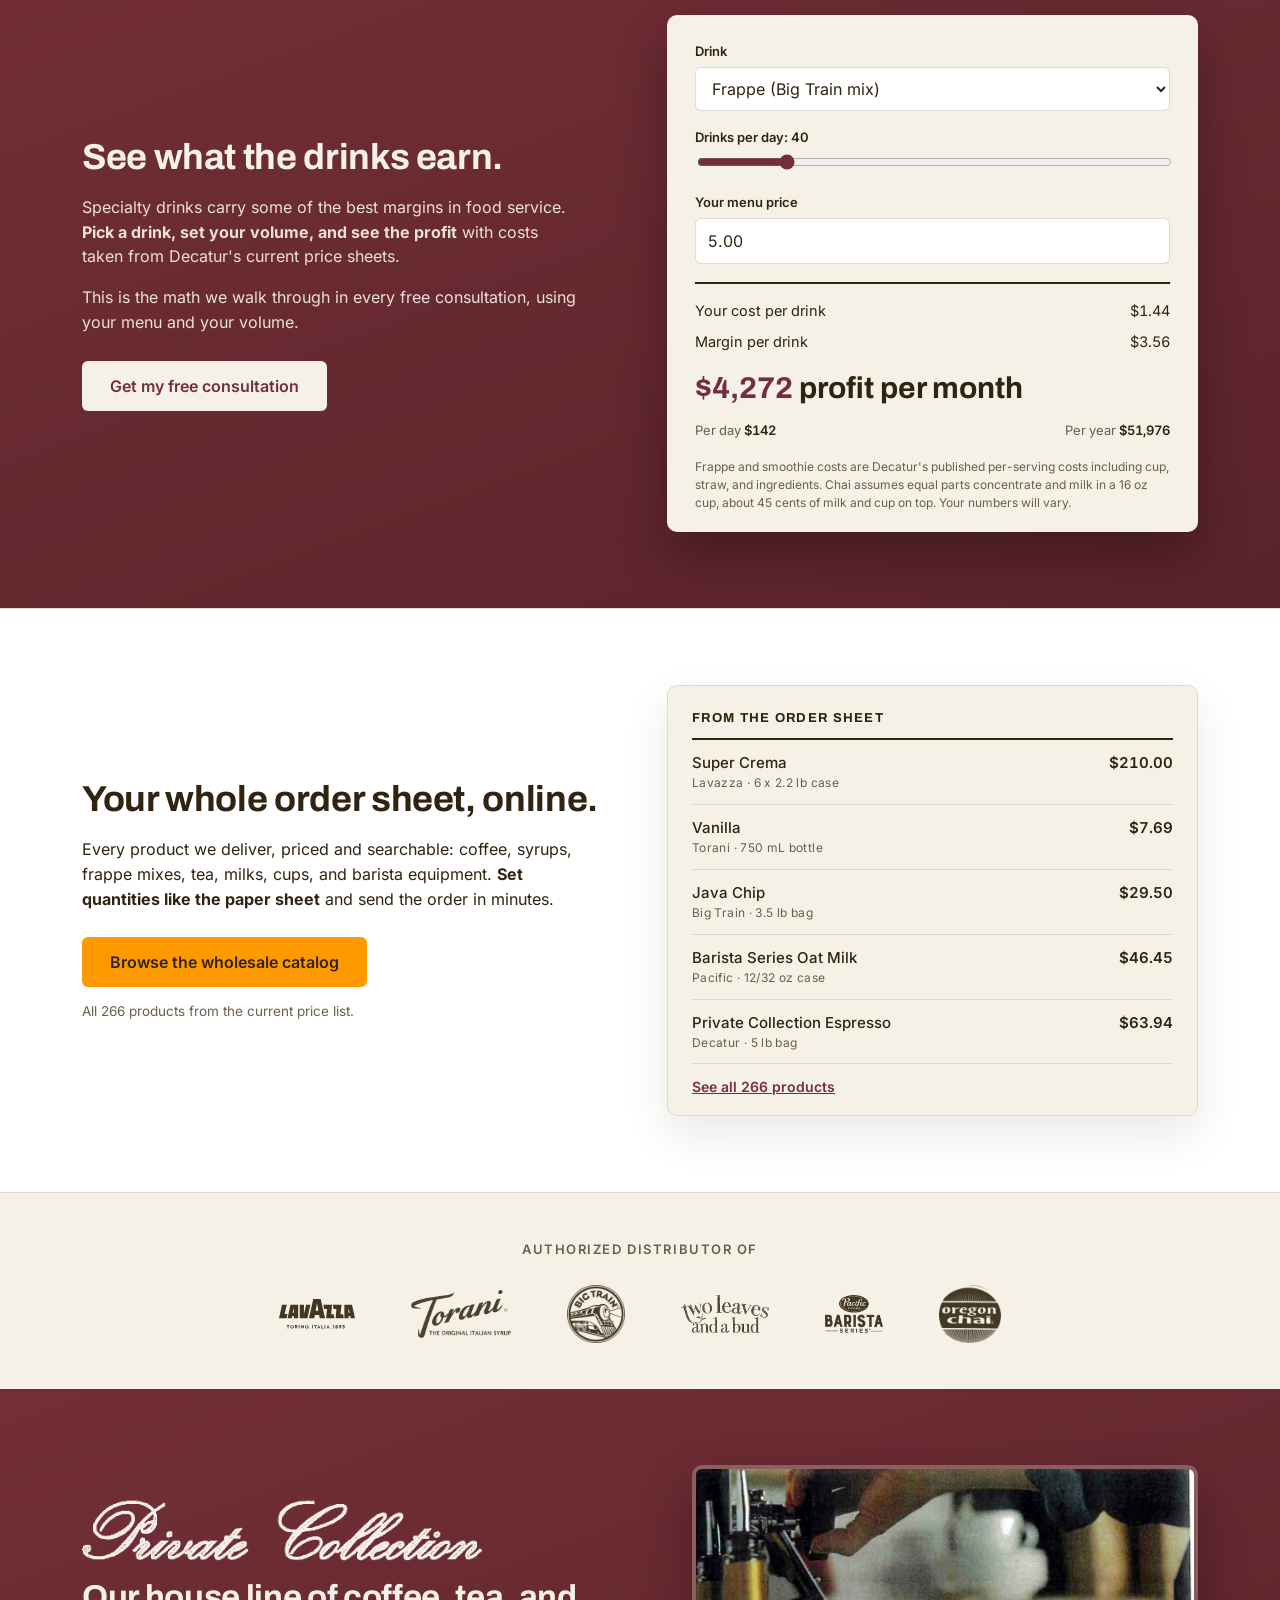
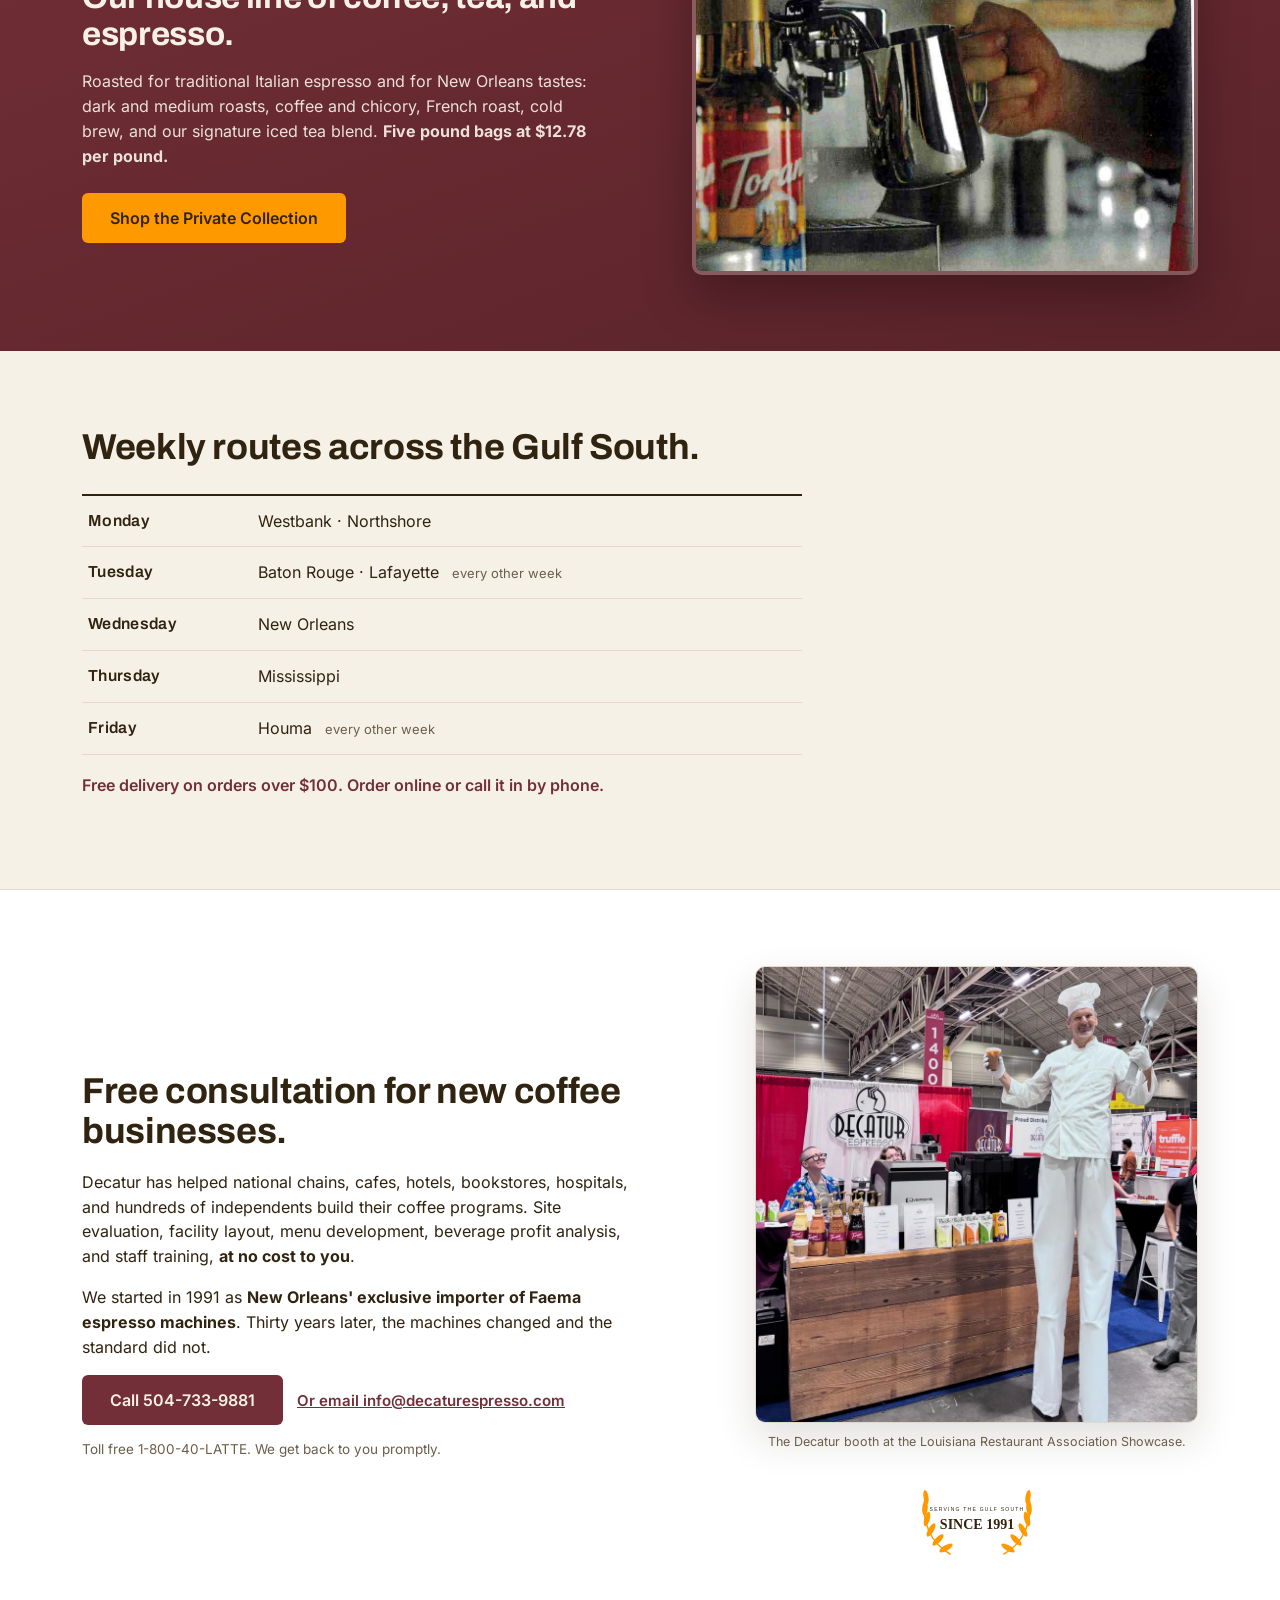
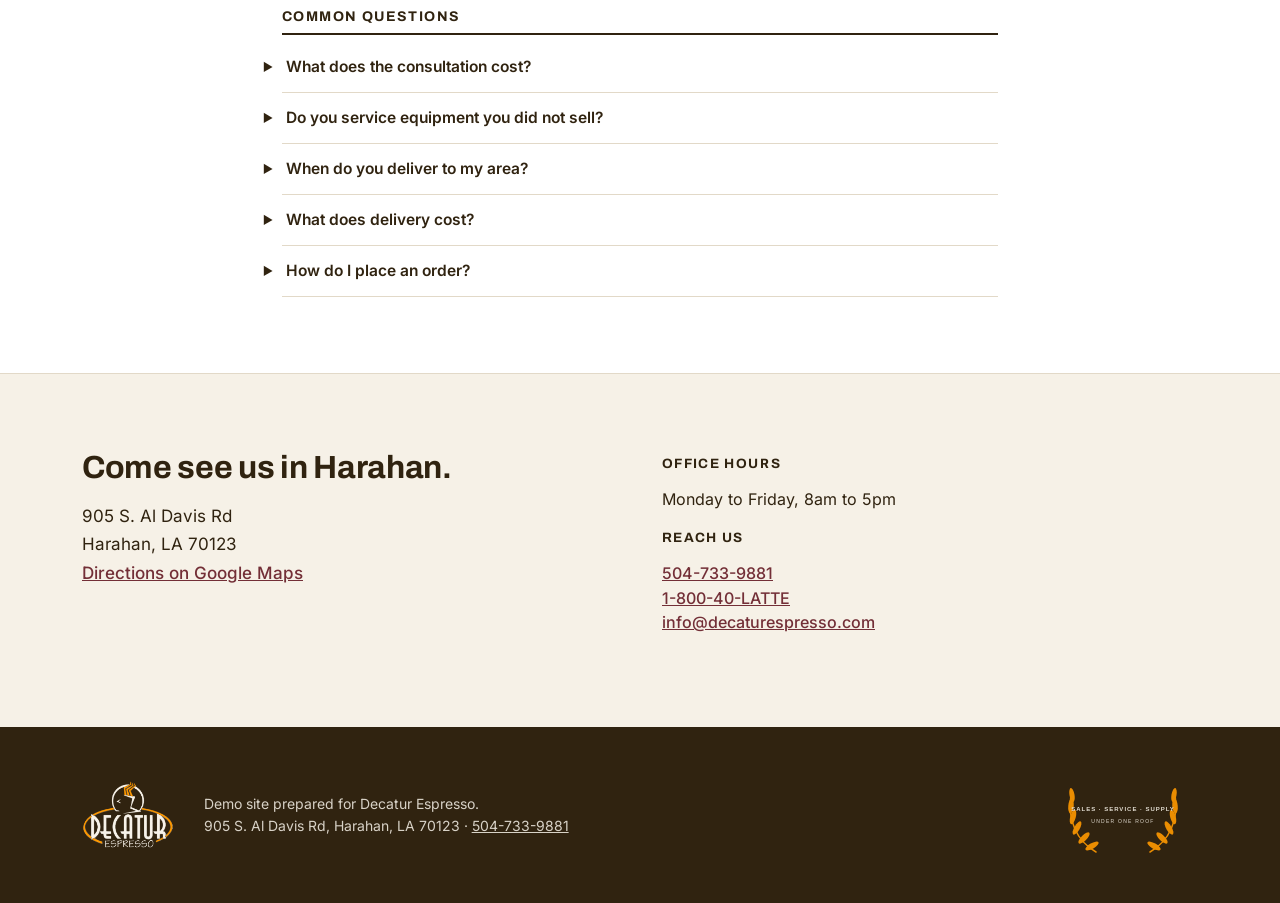
==== commit 9c24a394: "Swap consultation photo for real LRA Showcase booth shot Replaces the generic latte photo with Decat" ====
--- a/index.html
+++ b/index.html
@@ -248,7 +248,8 @@
       <p class="proof-line">Toll free 1-800-40-LATTE. We get back to you promptly.</p>
     </div>
     <figure class="consult-photo">
-      <img src="assets/img/latte.webp" alt="Finished latte with latte art on a cafe counter" width="380" height="248" loading="lazy">
+      <img src="assets/img/lra-showcase.webp" alt="The Decatur Espresso booth at the Louisiana Restaurant Association Showcase, with staff pouring drinks and a chef on stilts holding an iced coffee" width="900" height="928" loading="lazy">
+      <figcaption>The Decatur booth at the Louisiana Restaurant Association Showcase.</figcaption>
       <img class="laurel" src="assets/img/laurel-1991.svg" alt="Serving the Gulf South since 1991" width="150" height="96">
     </figure>
   </div>
--- a/styles.css
+++ b/styles.css
@@ -547,6 +547,12 @@
 .consultation h2 { font-size: clamp(27px, 3.4vw, 36px); }
 .consultation p { max-width: 56ch; }
 .consult-photo { margin: 0; }
+.consult-photo figcaption {
+  margin-top: 9px;
+  font-size: 12.5px;
+  color: var(--muted);
+  text-align: center;
+}
 .consult-photo img:not(.laurel) {
   width: 100%;
   border-radius: 10px;
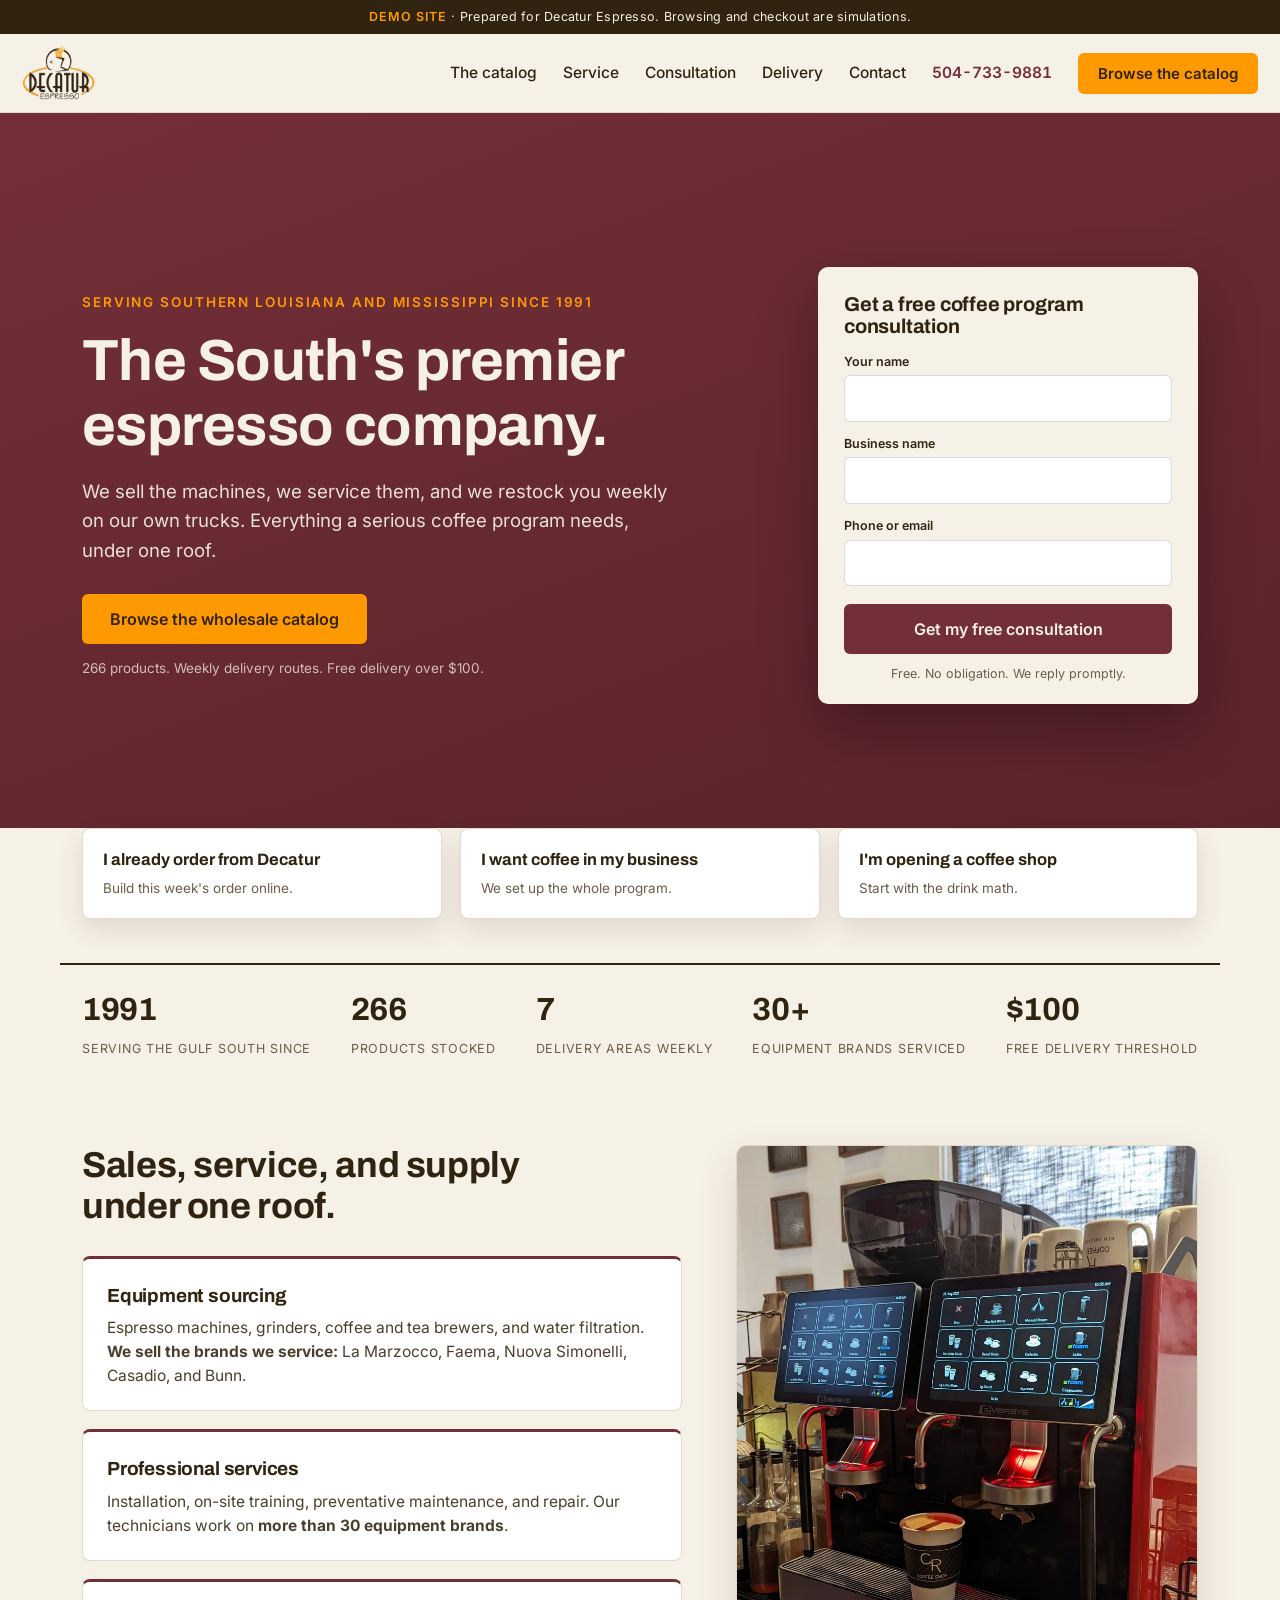
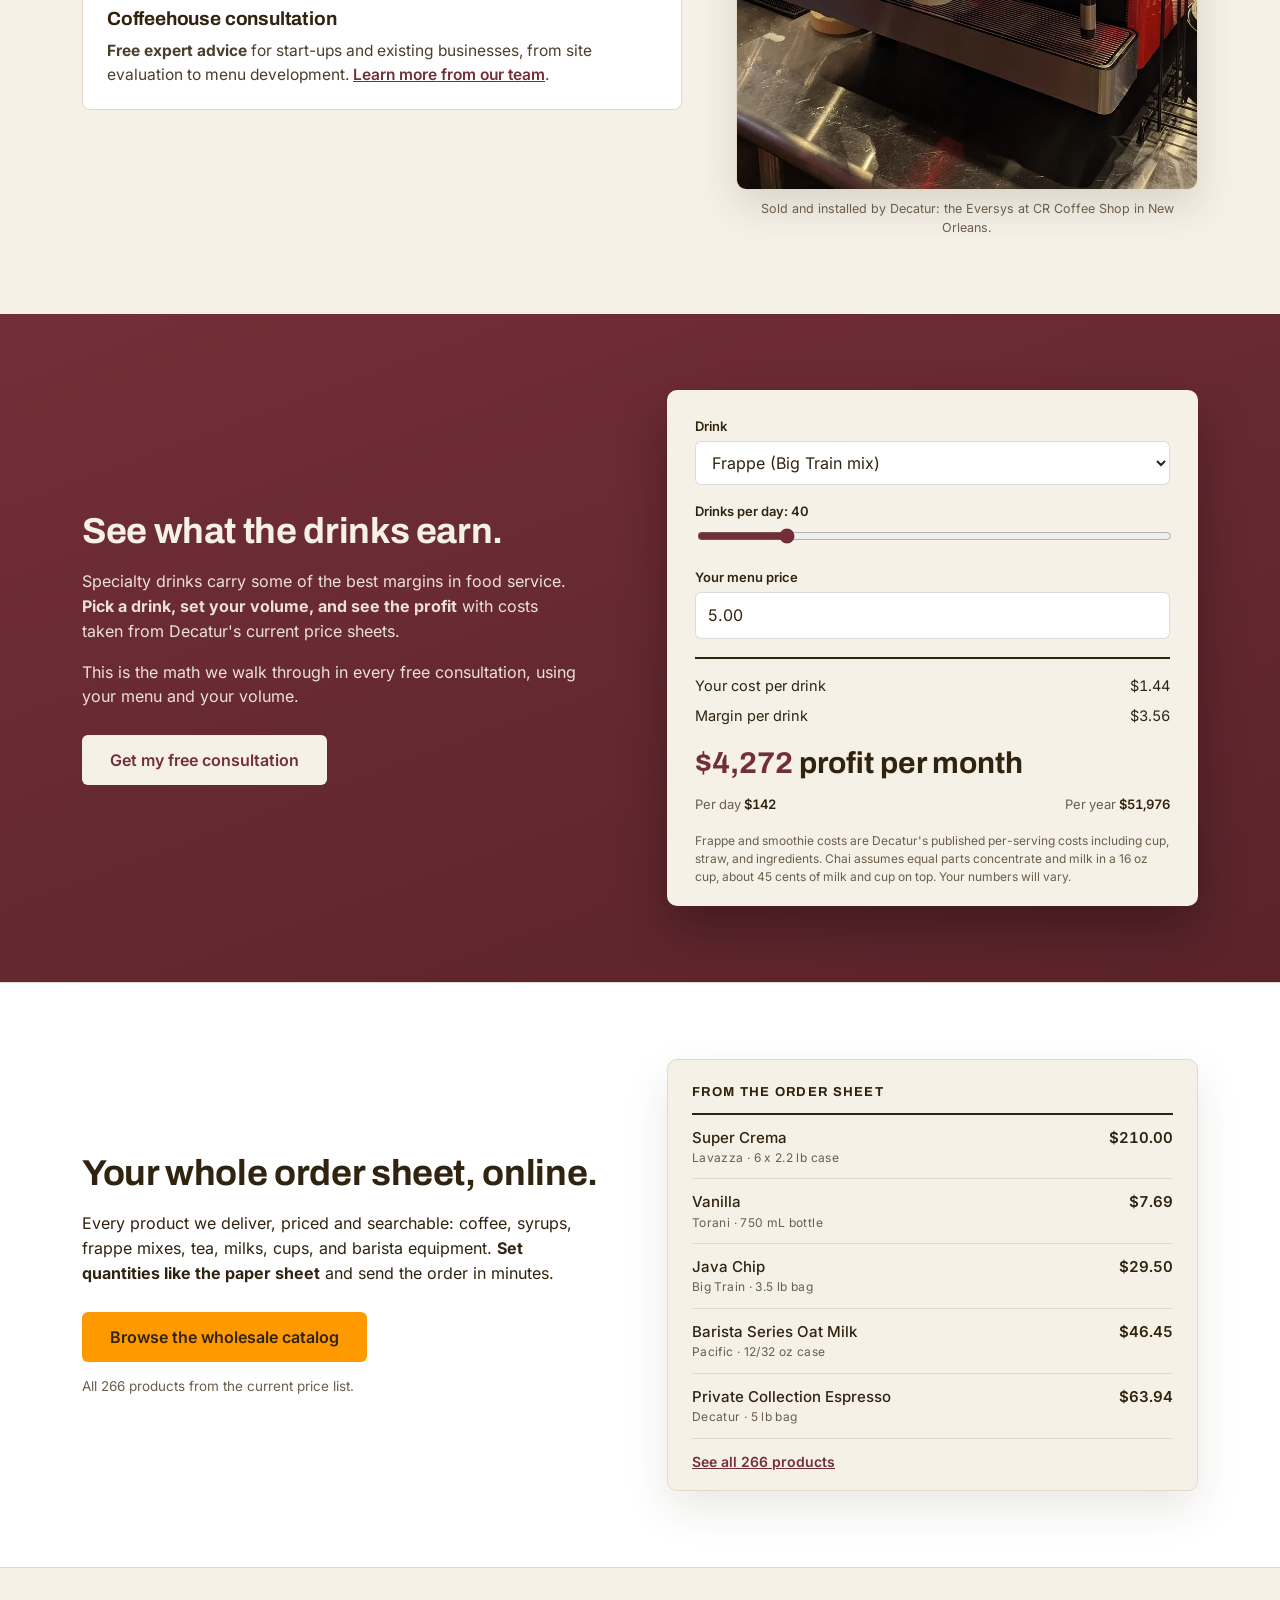
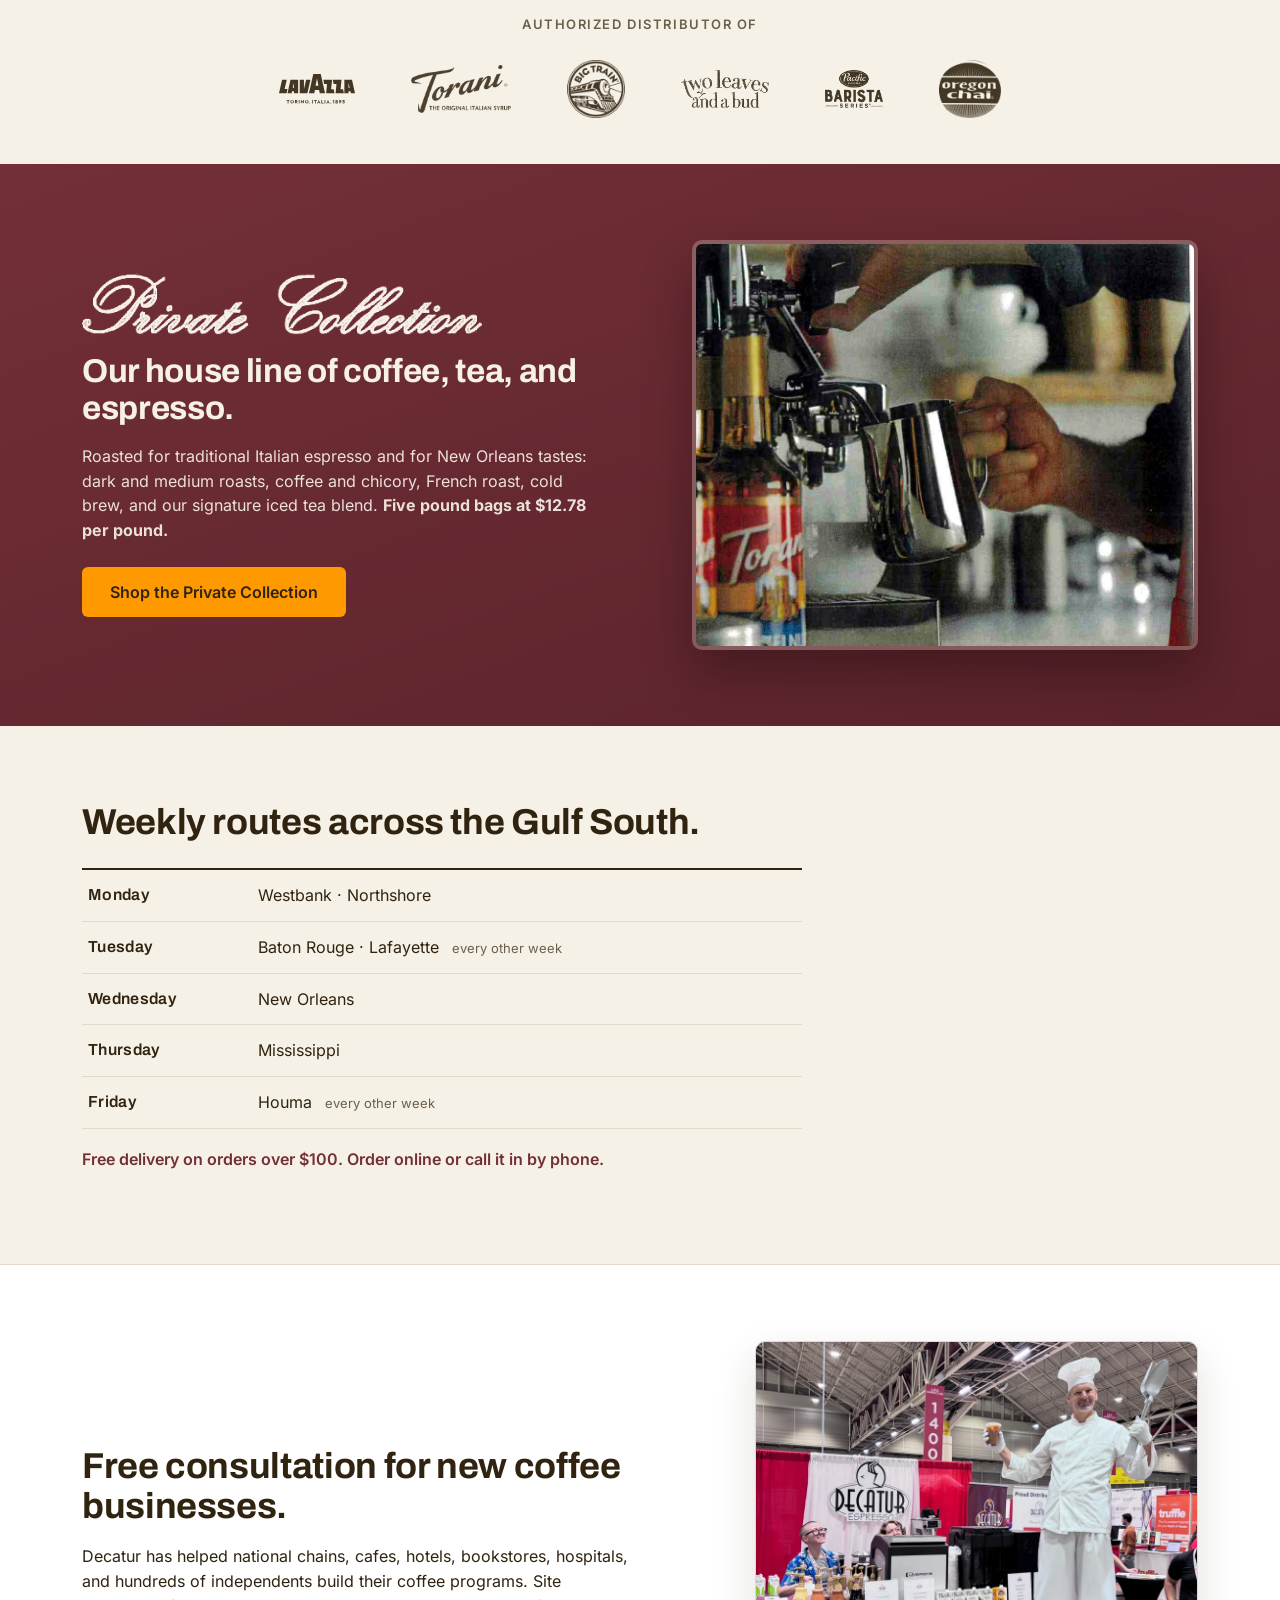
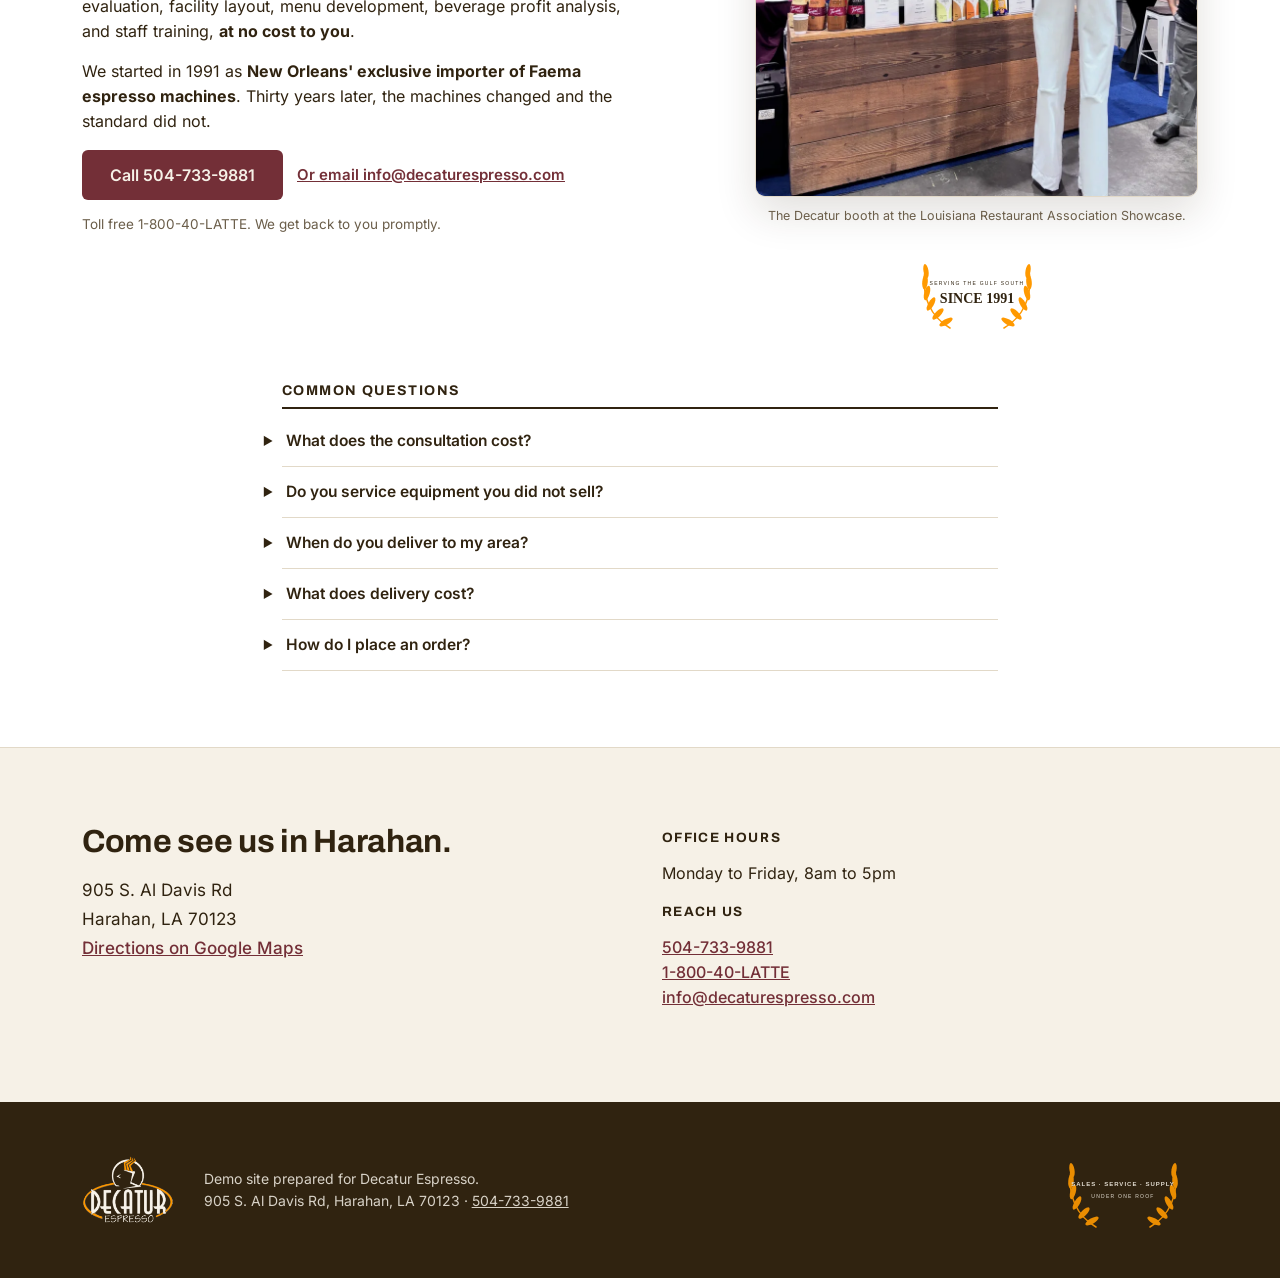
==== commit 2b0cc95e: "Add Eversys install photo beside the pillars as real proof Two-column pillars section: claim cards s" ====
--- a/index.html
+++ b/index.html
@@ -118,7 +118,8 @@
 </section>
 
 <section class="pillars" id="services">
-  <div class="container">
+  <div class="container pillars-grid">
+    <div>
     <h2>Sales, service, and supply under one roof.</h2>
     <div class="pillar-grid">
       <article class="pillar">
@@ -134,6 +135,11 @@
         <p><strong>Free expert advice</strong> for start-ups and existing businesses, from site evaluation to menu development. <a href="#consultation">Learn more from our team</a>.</p>
       </article>
     </div>
+    </div>
+    <figure class="install-photo">
+      <img src="assets/img/eversys-cr.webp" alt="A red and black two-group Eversys espresso machine on the counter at CR Coffee Shop, with a CR branded cup under the spouts" width="900" height="1258" loading="lazy">
+      <figcaption>Sold and installed by Decatur: the Eversys at CR Coffee Shop in New Orleans.</figcaption>
+    </figure>
   </div>
 </section>
 
--- a/styles.css
+++ b/styles.css
@@ -394,13 +394,32 @@
 
 section { padding: 76px 0; }
 
-/* Pillars */
+/* Pillars: claims left, install proof right */
 .pillars h2 { font-size: clamp(27px, 3.4vw, 36px); max-width: 24ch; }
+.pillars-grid {
+  display: grid;
+  grid-template-columns: minmax(0, 1.3fr) minmax(0, 1fr);
+  gap: 54px;
+  align-items: start;
+}
 .pillar-grid {
   display: grid;
-  grid-template-columns: repeat(3, 1fr);
-  gap: 26px;
-  margin-top: 34px;
+  grid-template-columns: 1fr;
+  gap: 18px;
+  margin-top: 30px;
+}
+.install-photo { margin: 0; }
+.install-photo img {
+  width: 100%;
+  border-radius: 10px;
+  border: 1px solid var(--line);
+  box-shadow: 0 16px 40px rgba(48, 35, 16, 0.14);
+}
+.install-photo figcaption {
+  margin-top: 9px;
+  font-size: 12.5px;
+  color: var(--muted);
+  text-align: center;
 }
 .pillar {
   background: var(--paper);
@@ -594,7 +613,7 @@
 html.flat .reveal { opacity: 1; transform: none; }
 
 @media (max-width: 900px) {
-  .hero-grid, .catalog-pitch-grid, .pc-grid, .consult-grid, .contact-grid, .calc-grid {
+  .hero-grid, .catalog-pitch-grid, .pc-grid, .consult-grid, .contact-grid, .calc-grid, .pillars-grid {
     grid-template-columns: 1fr;
     gap: 36px;
   }
@@ -603,7 +622,6 @@
   .fork-grid { grid-template-columns: 1fr; margin-top: 24px; }
   .stats-row { justify-content: flex-start; }
   .stat-n { font-size: 26px; }
-  .pillar-grid { grid-template-columns: 1fr; }
   .laurel-footer { margin: 0 auto; }
   section { padding: 56px 0; }
 
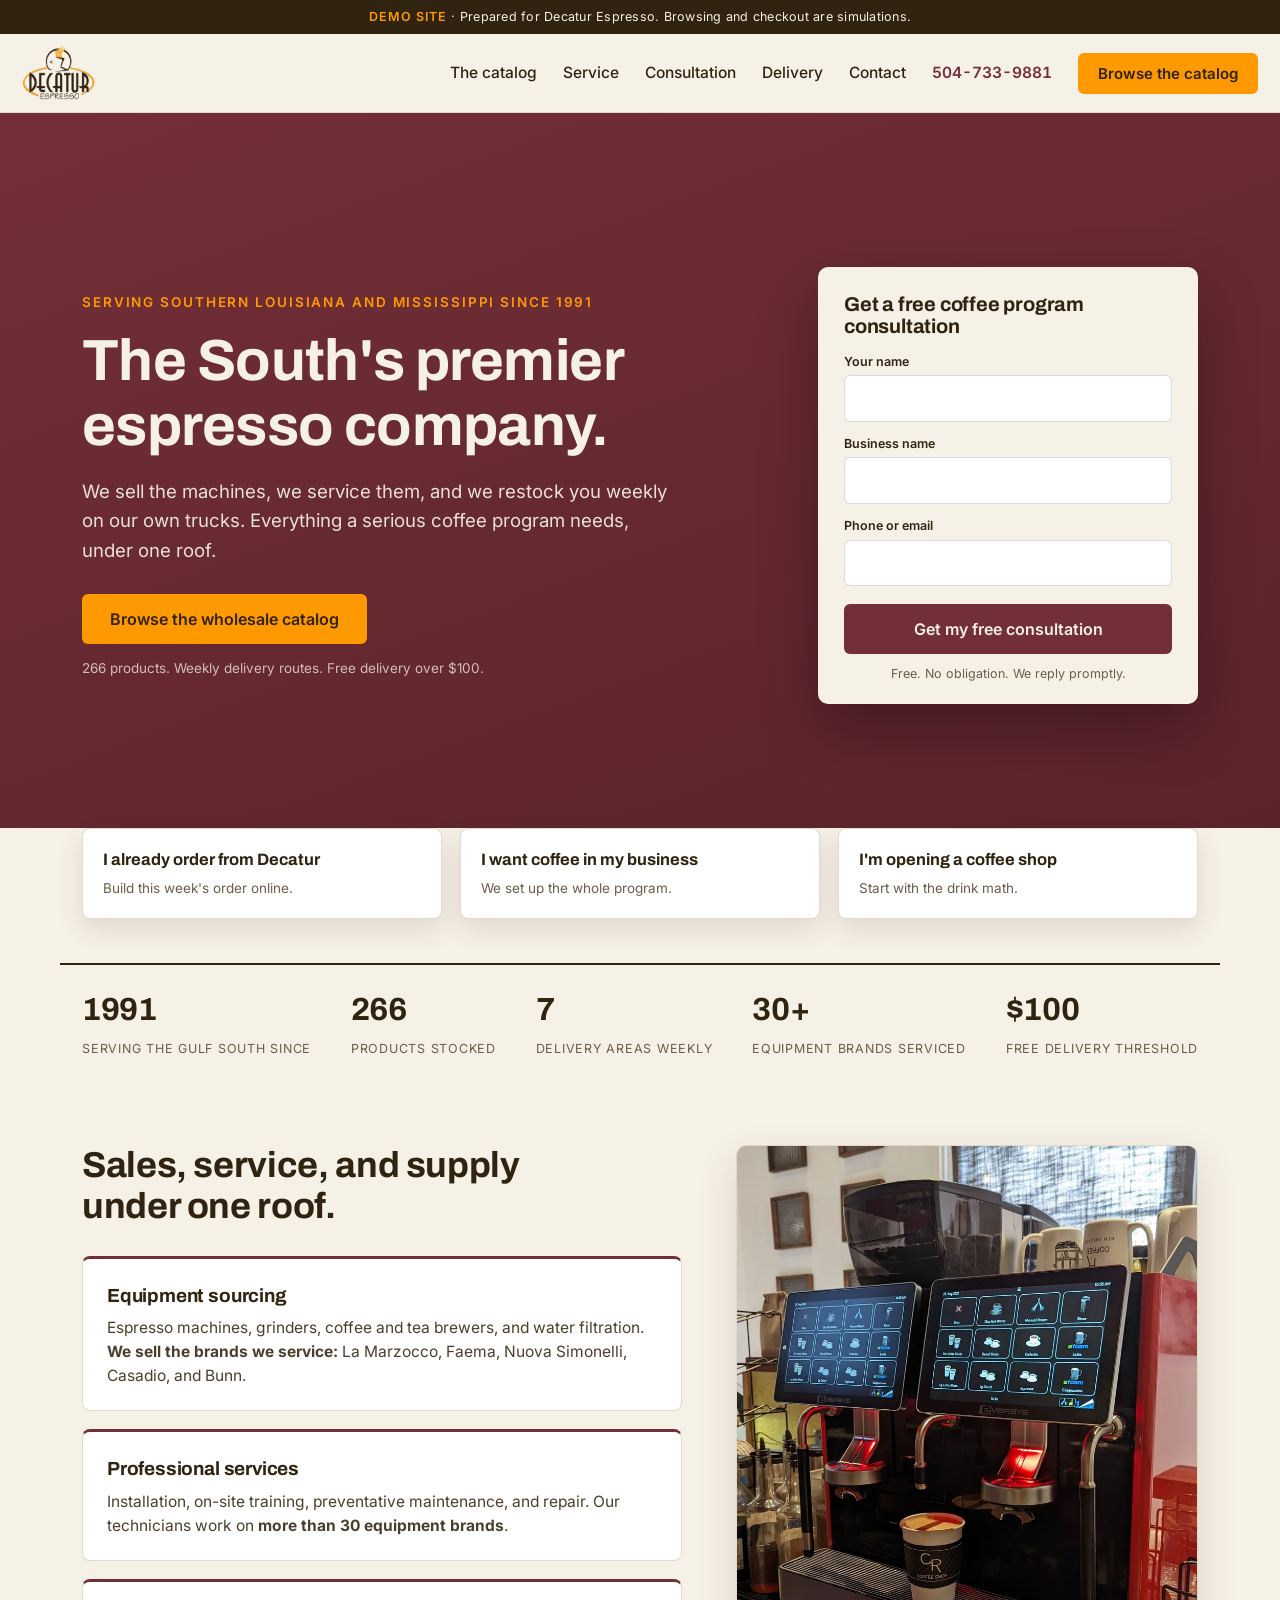
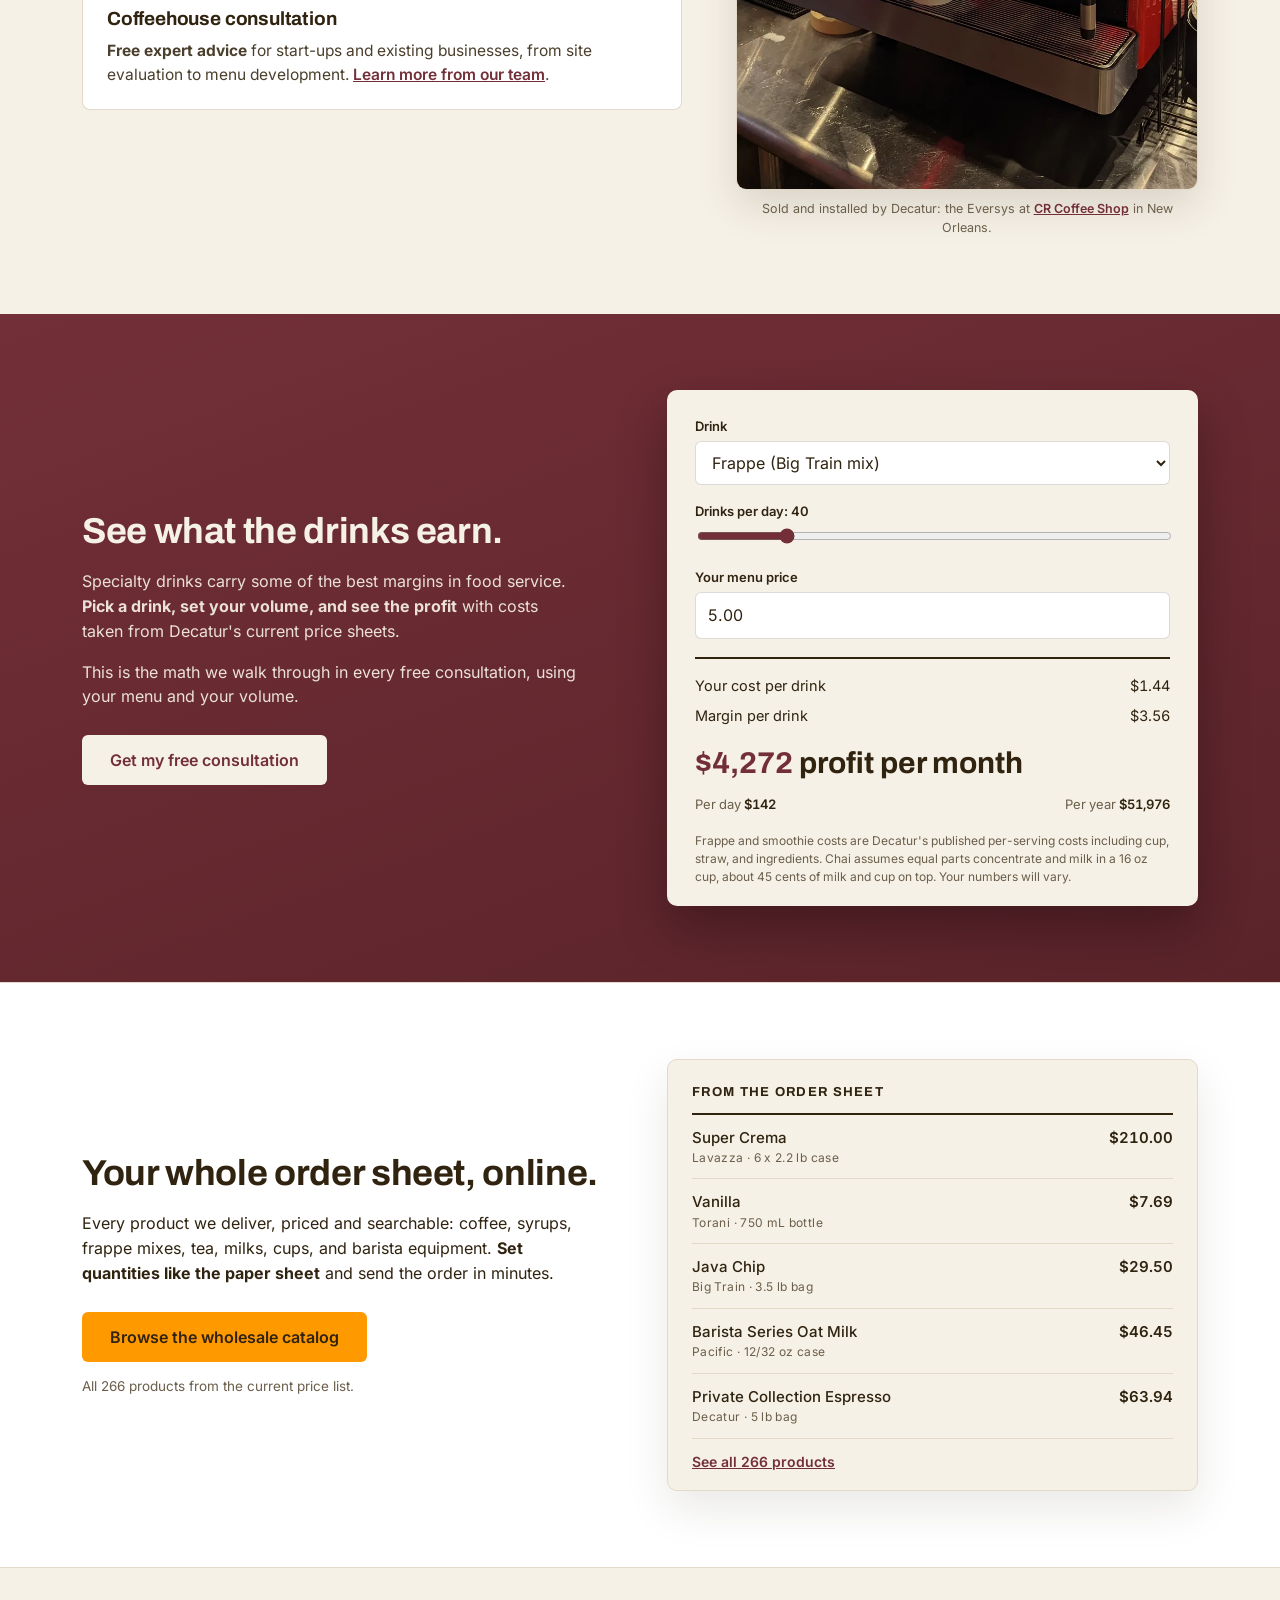
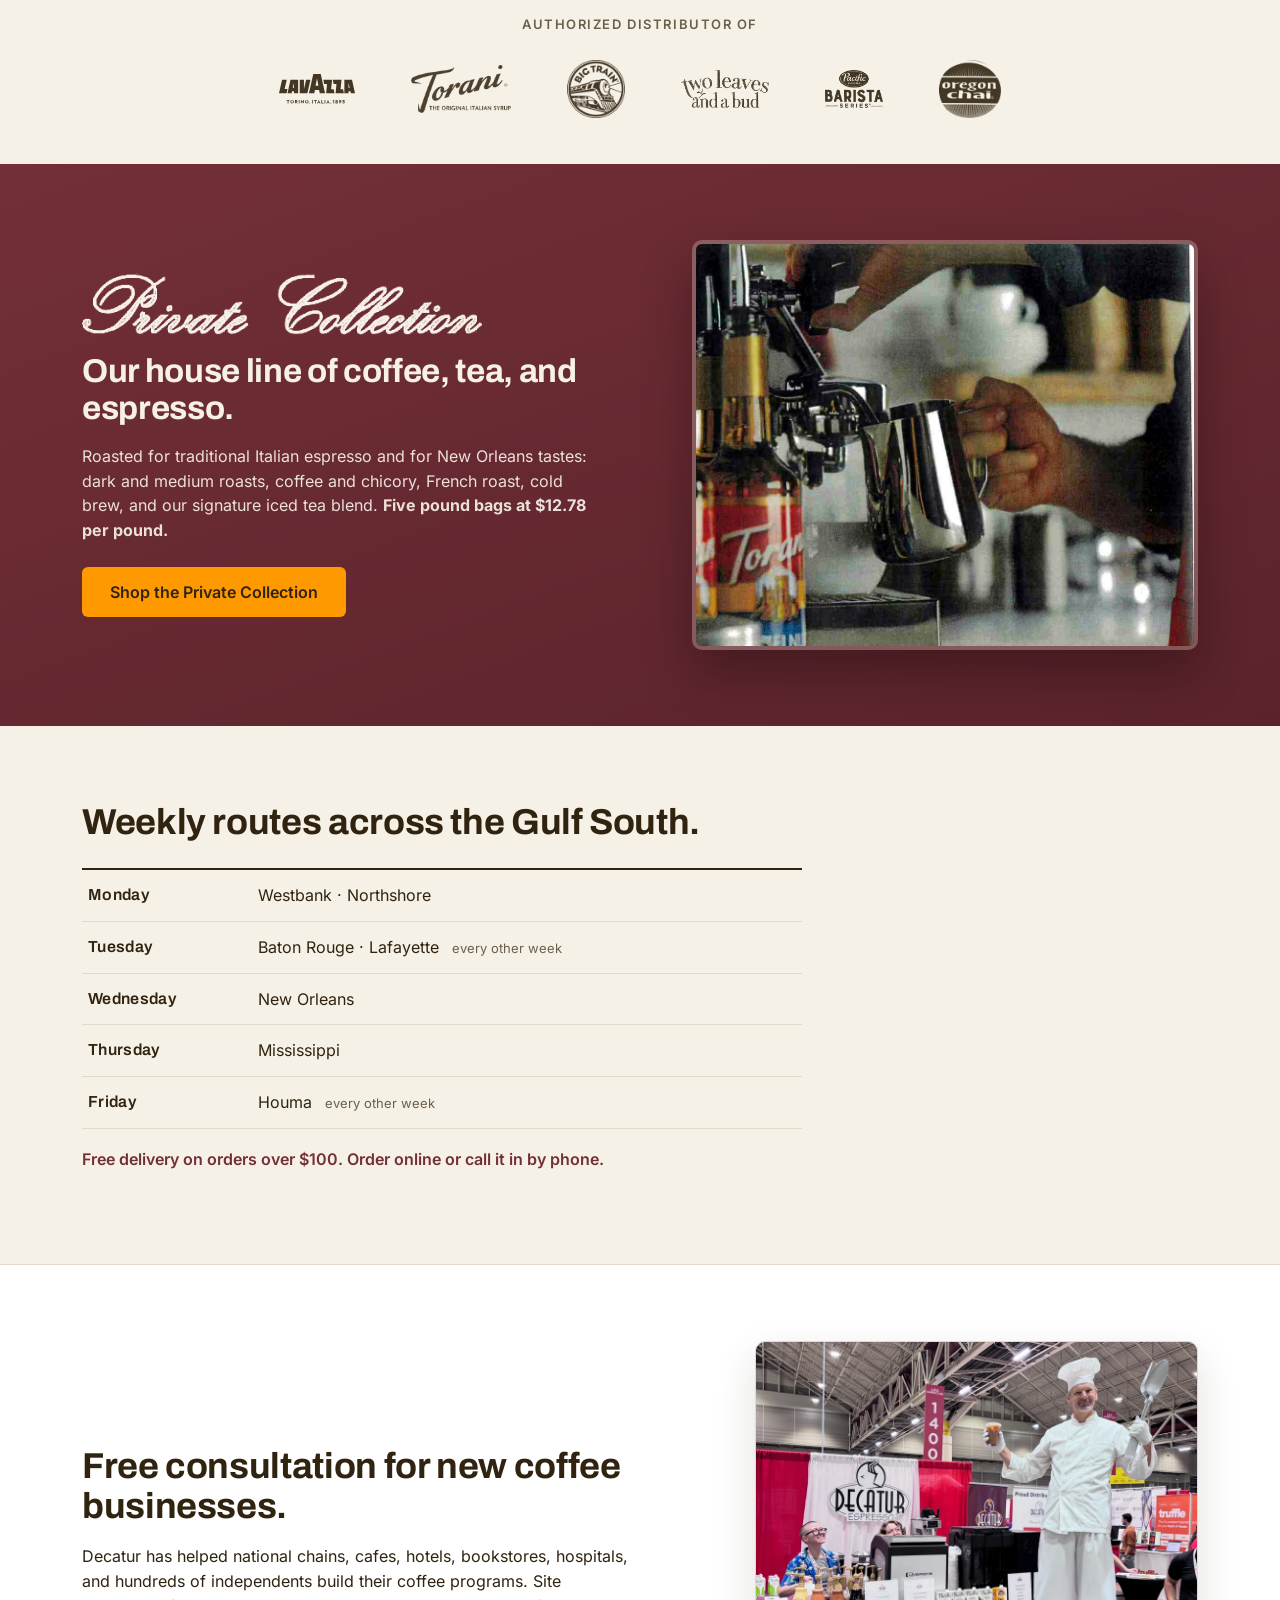
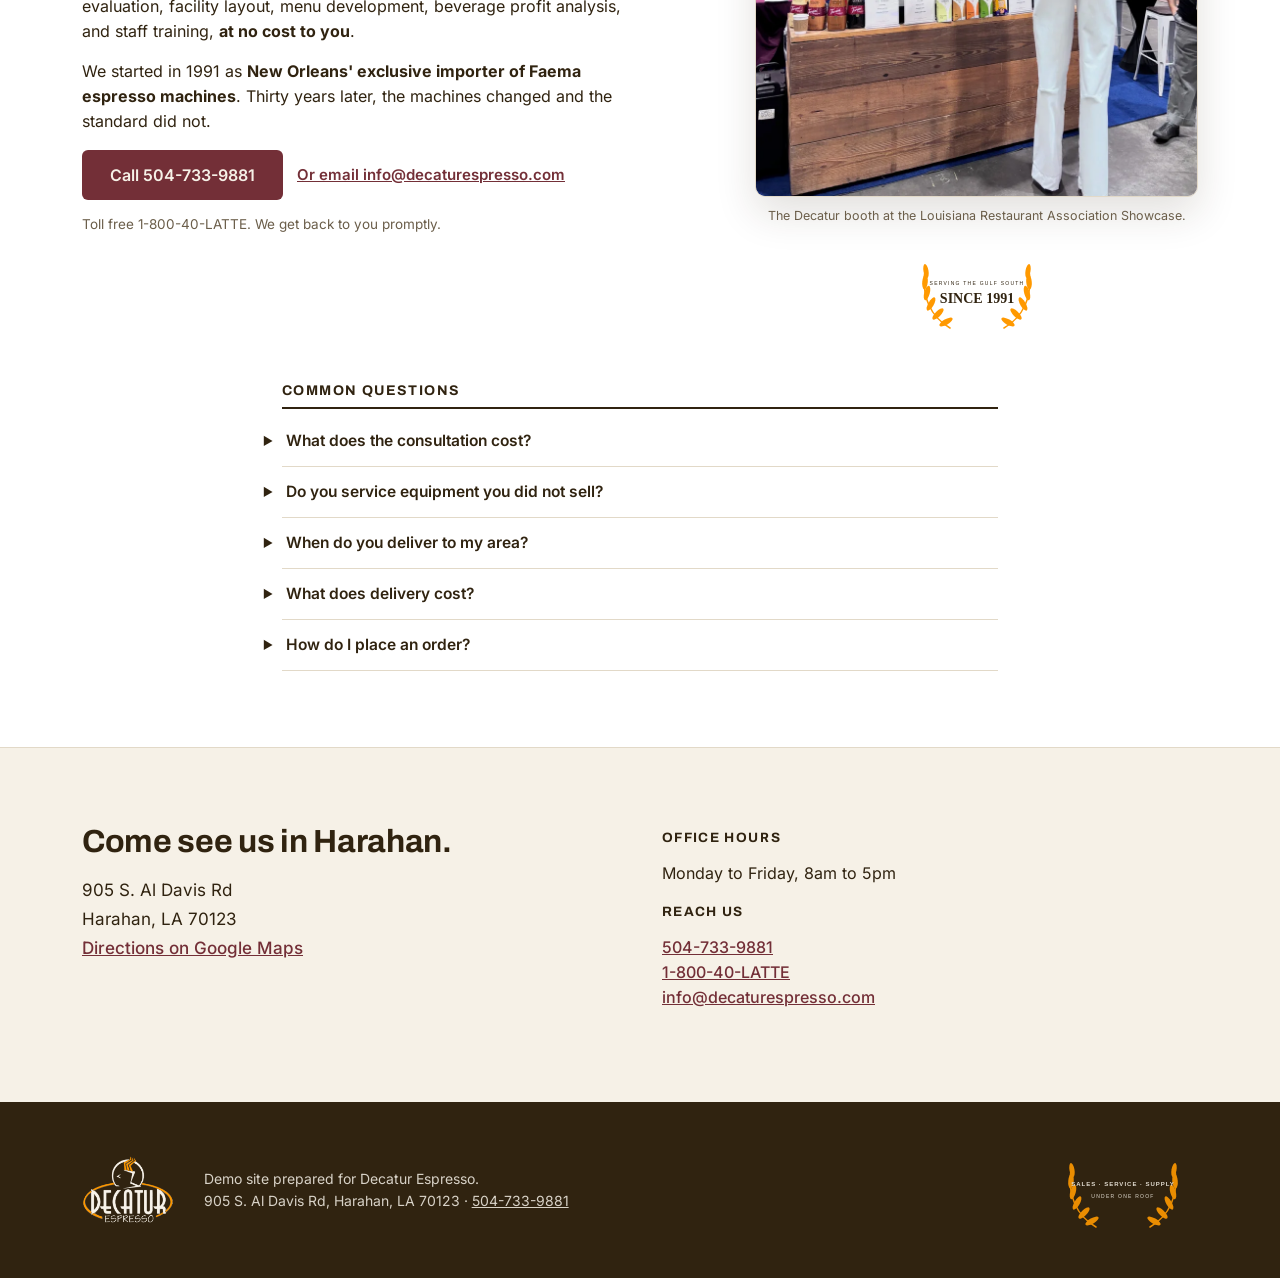
==== commit 62e1bf1a: "Link the Eversys install photo and caption to crcoffeenola.com Co-Authored-By: Claude Fable 5 <norep" ====
--- a/index.html
+++ b/index.html
@@ -137,8 +137,10 @@
     </div>
     </div>
     <figure class="install-photo">
-      <img src="assets/img/eversys-cr.webp" alt="A red and black two-group Eversys espresso machine on the counter at CR Coffee Shop, with a CR branded cup under the spouts" width="900" height="1258" loading="lazy">
-      <figcaption>Sold and installed by Decatur: the Eversys at CR Coffee Shop in New Orleans.</figcaption>
+      <a href="https://crcoffeenola.com/" target="_blank" rel="noopener">
+        <img src="assets/img/eversys-cr.webp" alt="A red and black two-group Eversys espresso machine on the counter at CR Coffee Shop, with a CR branded cup under the spouts" width="900" height="1258" loading="lazy">
+      </a>
+      <figcaption>Sold and installed by Decatur: the Eversys at <a href="https://crcoffeenola.com/" target="_blank" rel="noopener">CR Coffee Shop</a> in New Orleans.</figcaption>
     </figure>
   </div>
 </section>
--- a/styles.css
+++ b/styles.css
@@ -421,6 +421,7 @@
   color: var(--muted);
   text-align: center;
 }
+.install-photo figcaption a { color: var(--maroon); font-weight: 600; }
 .pillar {
   background: var(--paper);
   border: 1px solid var(--line);
